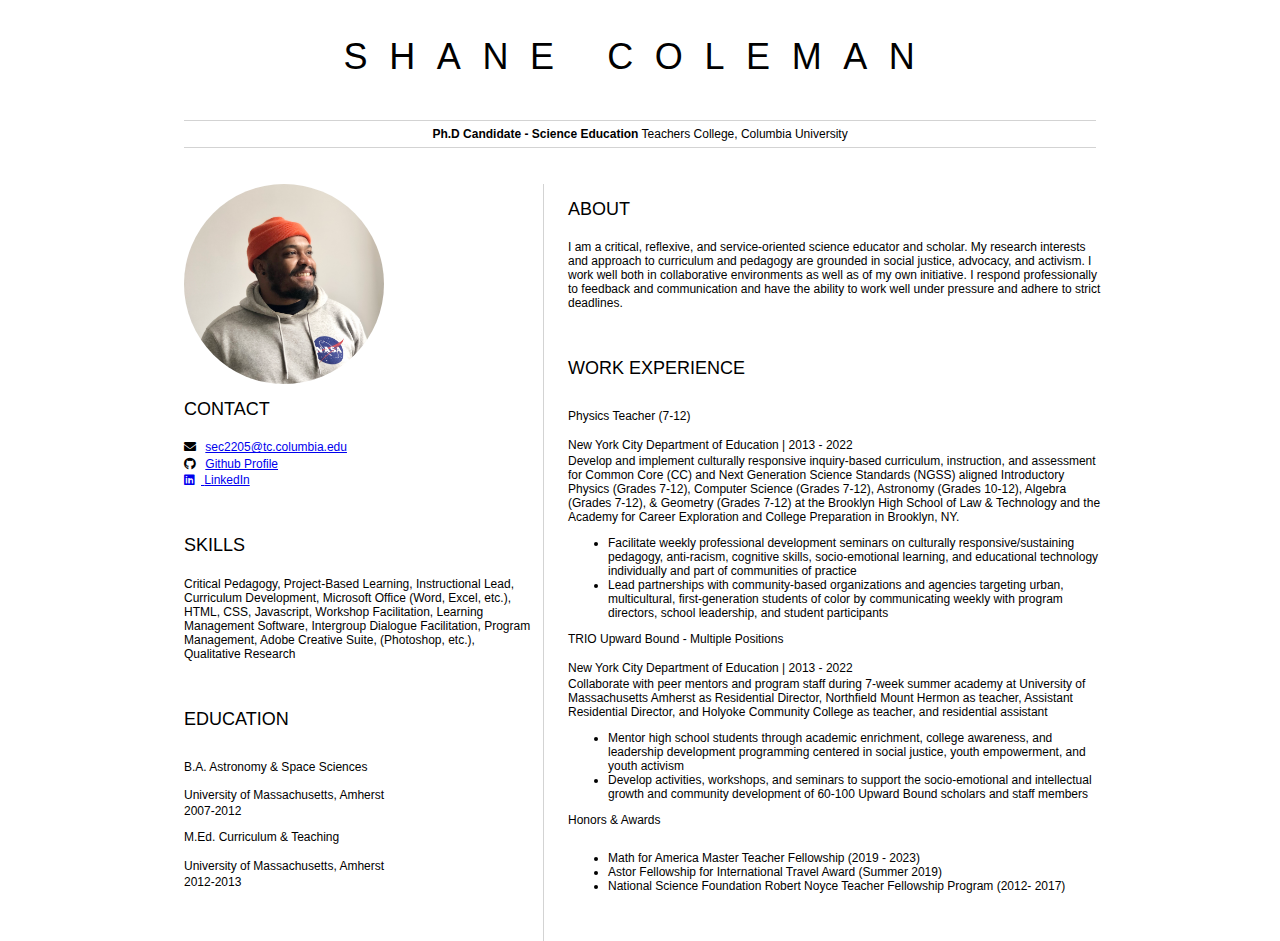
==== index.html @ 160c29a2 "added resume content" ====
<html>
	<head>
		<link href="style.css" rel="stylesheet">
		<title>Shane E. Coleman</title>
        <link rel="stylesheet" href="https://cdnjs.cloudflare.com/ajax/libs/font-awesome/5.15.4/css/all.min.css">
	</head>

	<body>
		<header id="header">
			<!-- resume header with your name and title -->
			<h1>SHANE COLEMAN</h1>
			<hr>
			<b>Ph.D Candidate - Science Education</b>
            Teachers College, Columbia University
			<hr>
		</header>
		<main>
			<article id="mainLeft">
				<section>
                    <div class="image-cropper"><img src="Images/IMG_4759.jpg" alt=""></div>
                    
					<h2>CONTACT</h2>
					<!-- contact info including social media -->
                    <p>
                        <i class="fa fa-envelope" aria-hidden="true"></i>
                        <a href="mailto:sec2205@tc.columbia.edu">sec2205@tc.columbia.edu</a>
                    </p>
                    <p>
                        <i class="fab fa-github" aria-hidden="true"></i>
                        <a href="github.com/gh-Quasar003">Github Profile
                    <p>
                        <i class="fab fa-linkedin" aria-hidden="true"></i>
                        <a href="https://www.linkedin.com/in/shane-coleman-750775247/">LinkedIn</a>
                    </p>
				</section>
				<section>
					<h2>SKILLS</h2>
					<!-- your skills -->
                    <p>Critical Pedagogy, Project-Based Learning, Instructional Lead, Curriculum Development, Microsoft Office (Word, Excel, etc.), HTML, CSS, Javascript, Workshop Facilitation, Learning Management Software, Intergroup Dialogue Facilitation, Program Management, Adobe Creative Suite, (Photoshop, etc.), Qualitative Research
                        </p>
				</section>
				<section>
					<h2>EDUCATION</h2>
					<!-- your education -->
                    <h3>B.A. Astronomy & Space Sciences</h3>
                    <p>
                        University of Massachusetts, Amherst
                    </p>
                    <p>
                        2007-2012
                    </p>
                    <h3>M.Ed. Curriculum & Teaching</h3>
                    <p>
                        University of Massachusetts, Amherst
                    </p>
                    <p>
                        2012-2013
                    </p>
				</section>            
			</article>
			<article id="mainRight">
				<section>
					<h2>ABOUT</h2>
					<!-- about you -->
					<p>I am a critical, reflexive, and service-oriented science educator and scholar. My research interests and approach to curriculum and pedagogy are grounded in social justice, advocacy, and activism. I work well both in collaborative environments as well as of my own initiative. I respond professionally to feedback and communication and have the ability to work well under pressure and adhere to strict deadlines.</p>
				</section>
				<section>
					<h2>WORK EXPERIENCE</h2>
					<!-- your work experience -->
                    <h3>Physics Teacher (7-12)</h3>
                    <p>
                            New York City Department of Education | 2013 - 2022
                    </p>
                    <p>
                        Develop and implement culturally responsive inquiry-based curriculum, instruction, and assessment for Common Core (CC) and Next Generation Science Standards (NGSS) aligned Introductory Physics (Grades 7-12), Computer Science (Grades 7-12), Astronomy (Grades 10-12), Algebra (Grades 7-12), & Geometry (Grades 7-12) at the Brooklyn High School of Law & Technology and the Academy for Career Exploration and College Preparation in Brooklyn, NY.

                    </p>
                    <ul>
                            <li>Facilitate weekly professional development seminars on culturally responsive/sustaining pedagogy, anti-racism, cognitive skills, socio-emotional learning, and educational technology individually and part of communities of practice
                            </li>
                            <li>Lead partnerships with community-based organizations and agencies targeting urban, multicultural, first-generation students of color by communicating weekly with program directors, school leadership, and student participants
                            </li>
                    </ul>
                    <h3>TRIO Upward Bound - Multiple Positions</h3>
                    <p>
                            New York City Department of Education | 2013 - 2022
                    </p>
                    <p>
                        Collaborate with peer mentors and program staff during 7-week summer academy at University of Massachusetts Amherst as Residential Director, Northfield Mount Hermon as teacher, Assistant Residential Director, and Holyoke Community College as teacher, and residential assistant

                    </p>
                    <ul>
                            <li>Mentor high school students through academic enrichment, college awareness, and leadership development programming centered in social justice, youth empowerment, and youth activism

                            </li>
                            <li>Develop activities, workshops, and seminars to support the socio-emotional and intellectual growth and community development of 60-100 Upward Bound scholars and staff members 
                            </li>
                    </ul>
                    <h3>Honors & Awards</h3>
                   <ul>
                    <li>Math for America Master Teacher Fellowship (2019 - 2023)
                    </li>
                    <li>Astor Fellowship for International Travel Award (Summer 2019)
                    </li>
                    <li>National Science Foundation Robert Noyce Teacher Fellowship Program (2012- 2017)
                    </li>
                   </ul>

				</section>
			</article>
		</main>
	</body>
</html>
---- style.css ----
body {
    font-family: 'Segoe UI', Tahoma, Geneva, Verdana, sans-serif;
    font-size: 12px;
    max-width: 960px;
    margin: auto;
    background-image: url();
}
h1 {
    font-size: 3em;
    letter-spacing: .6em;
    padding-top: 1em;
    padding-bottom: 1em;
}

h2 {
    font-size: 1.5em;
    padding-bottom: 1em;
}

h3 {
    font-size: 1em;
    padding-bottom: 1em;
}

main { 
    display: grid;
    grid-template-columns: 40% 60%;
    margin-top: 3em;
}
header {
    text-align: center;
    margin: auto 2em;
}

section {
    margin: auto 1em 4em 2em;
}

i {
    margin-right: .5em;
}

p {
    margin: .2em auto
}

hr {
    border: none;
    background-color: lightgray;
    height: 1px;
}

h1, h2, h3 {
    font-weight: 100;
    margin-bottom: 0;
=}
#mainLeft {
    border-right: 1px solid lightgray;
}

img {
    object-fit: cover;
    border-radius: 50%;
    height: 200px;
    width: 200px;
  }
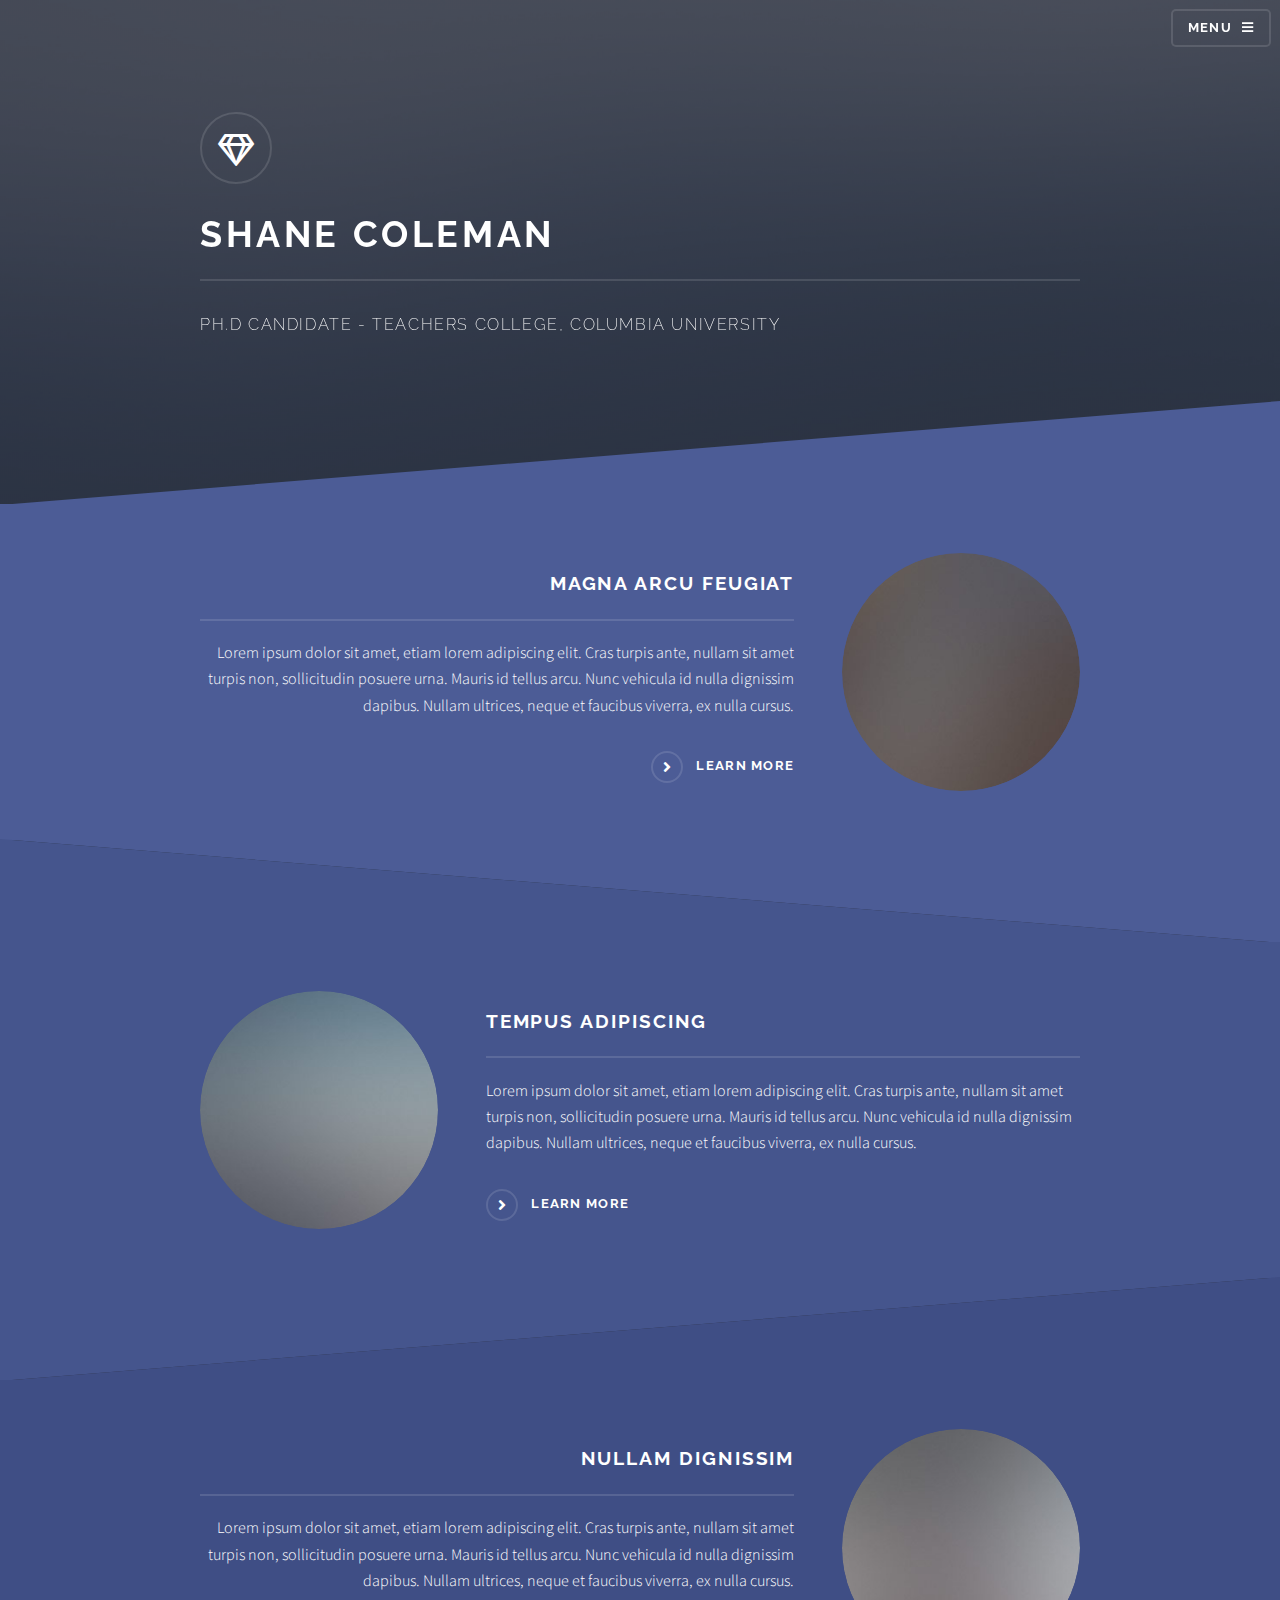
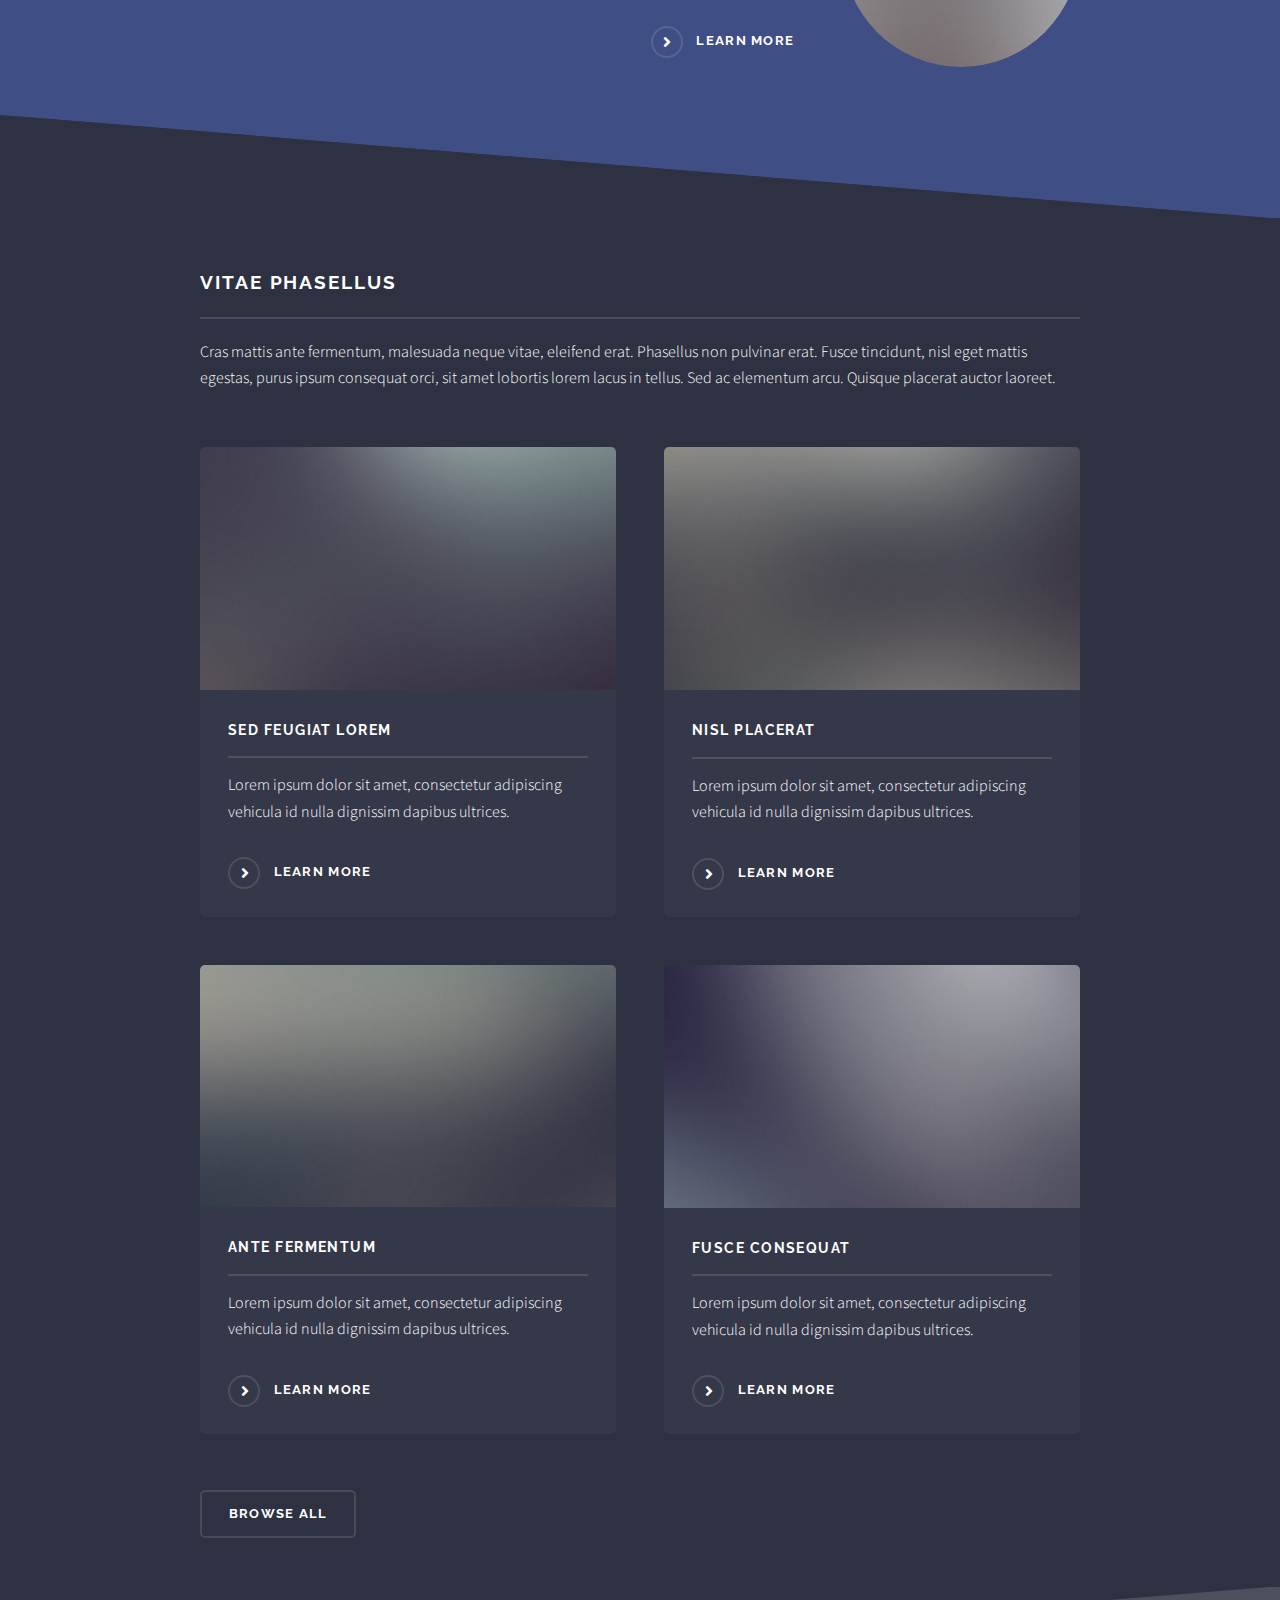
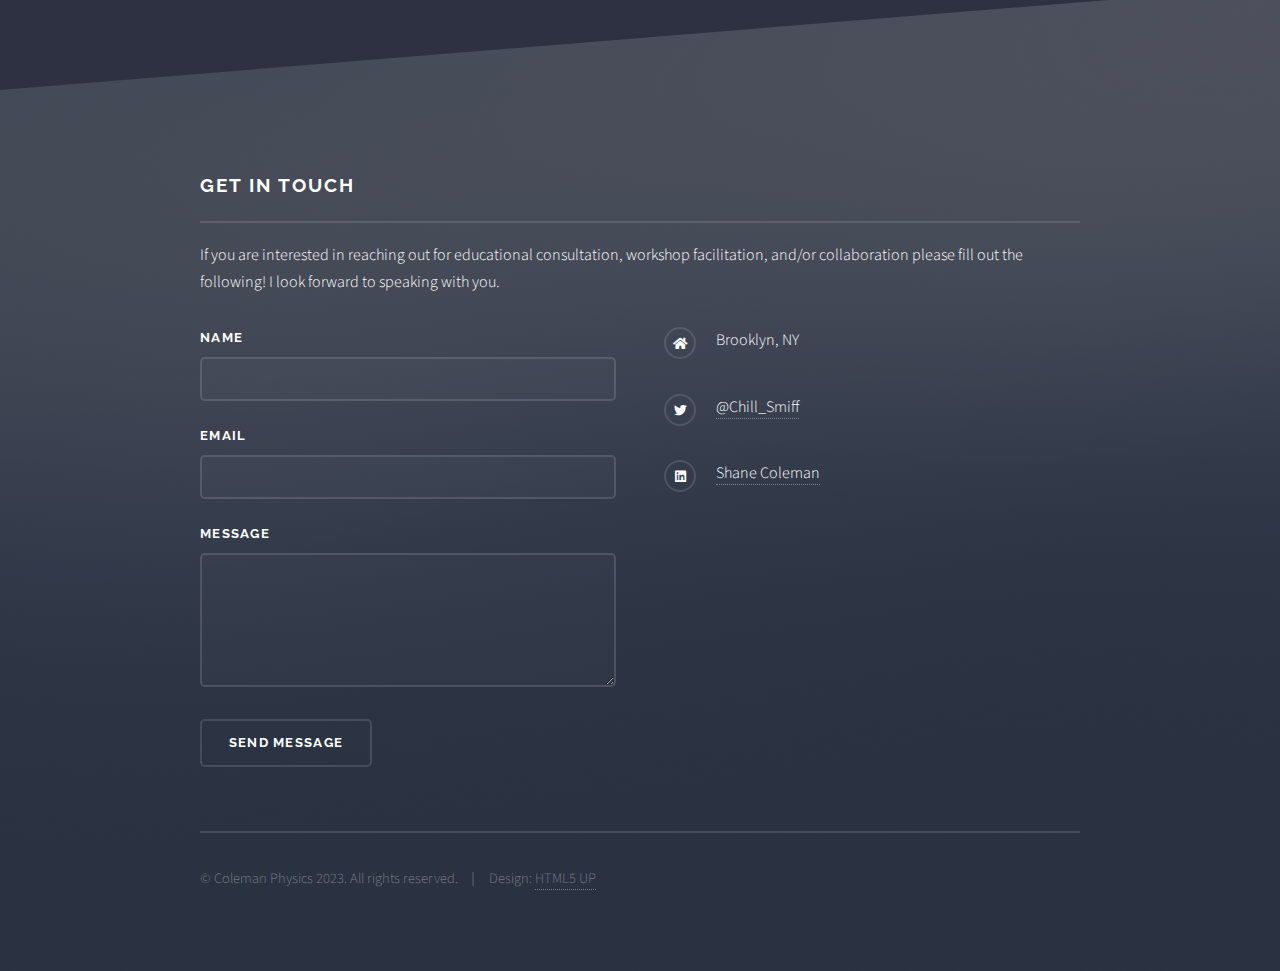
==== commit 5f0be7b0: "added new index.html file from project" ====
--- a/index.html
+++ b/index.html
@@ -1,113 +1,179 @@
-<html>
-	<head>
-		<link href="style.css" rel="stylesheet">
-		<title>Shane E. Coleman</title>
-        <link rel="stylesheet" href="https://cdnjs.cloudflare.com/ajax/libs/font-awesome/5.15.4/css/all.min.css">
-	</head>
-
-	<body>
-		<header id="header">
-			<!-- resume header with your name and title -->
-			<h1>SHANE COLEMAN</h1>
-			<hr>
-			<b>Ph.D Candidate - Science Education</b>
-            Teachers College, Columbia University
-			<hr>
-		</header>
-		<main>
-			<article id="mainLeft">
-				<section>
-                    <div class="image-cropper"><img src="Images/IMG_4759.jpg" alt=""></div>
-                    
-					<h2>CONTACT</h2>
-					<!-- contact info including social media -->
-                    <p>
-                        <i class="fa fa-envelope" aria-hidden="true"></i>
-                        <a href="mailto:sec2205@tc.columbia.edu">sec2205@tc.columbia.edu</a>
-                    </p>
-                    <p>
-                        <i class="fab fa-github" aria-hidden="true"></i>
-                        <a href="github.com/gh-Quasar003">Github Profile
-                    <p>
-                        <i class="fab fa-linkedin" aria-hidden="true"></i>
-                        <a href="https://www.linkedin.com/in/shane-coleman-750775247/">LinkedIn</a>
-                    </p>
-				</section>
-				<section>
-					<h2>SKILLS</h2>
-					<!-- your skills -->
-                    <p>Critical Pedagogy, Project-Based Learning, Instructional Lead, Curriculum Development, Microsoft Office (Word, Excel, etc.), HTML, CSS, Javascript, Workshop Facilitation, Learning Management Software, Intergroup Dialogue Facilitation, Program Management, Adobe Creative Suite, (Photoshop, etc.), Qualitative Research
-                        </p>
-				</section>
-				<section>
-					<h2>EDUCATION</h2>
-					<!-- your education -->
-                    <h3>B.A. Astronomy & Space Sciences</h3>
-                    <p>
-                        University of Massachusetts, Amherst
-                    </p>
-                    <p>
-                        2007-2012
-                    </p>
-                    <h3>M.Ed. Curriculum & Teaching</h3>
-                    <p>
-                        University of Massachusetts, Amherst
-                    </p>
-                    <p>
-                        2012-2013
-                    </p>
-				</section>            
-			</article>
-			<article id="mainRight">
-				<section>
-					<h2>ABOUT</h2>
-					<!-- about you -->
-					<p>I am a critical, reflexive, and service-oriented science educator and scholar. My research interests and approach to curriculum and pedagogy are grounded in social justice, advocacy, and activism. I work well both in collaborative environments as well as of my own initiative. I respond professionally to feedback and communication and have the ability to work well under pressure and adhere to strict deadlines.</p>
-				</section>
-				<section>
-					<h2>WORK EXPERIENCE</h2>
-					<!-- your work experience -->
-                    <h3>Physics Teacher (7-12)</h3>
-                    <p>
-                            New York City Department of Education | 2013 - 2022
-                    </p>
-                    <p>
-                        Develop and implement culturally responsive inquiry-based curriculum, instruction, and assessment for Common Core (CC) and Next Generation Science Standards (NGSS) aligned Introductory Physics (Grades 7-12), Computer Science (Grades 7-12), Astronomy (Grades 10-12), Algebra (Grades 7-12), & Geometry (Grades 7-12) at the Brooklyn High School of Law & Technology and the Academy for Career Exploration and College Preparation in Brooklyn, NY.
-
-                    </p>
-                    <ul>
-                            <li>Facilitate weekly professional development seminars on culturally responsive/sustaining pedagogy, anti-racism, cognitive skills, socio-emotional learning, and educational technology individually and part of communities of practice
-                            </li>
-                            <li>Lead partnerships with community-based organizations and agencies targeting urban, multicultural, first-generation students of color by communicating weekly with program directors, school leadership, and student participants
-                            </li>
-                    </ul>
-                    <h3>TRIO Upward Bound - Multiple Positions</h3>
-                    <p>
-                            New York City Department of Education | 2013 - 2022
-                    </p>
-                    <p>
-                        Collaborate with peer mentors and program staff during 7-week summer academy at University of Massachusetts Amherst as Residential Director, Northfield Mount Hermon as teacher, Assistant Residential Director, and Holyoke Community College as teacher, and residential assistant
-
-                    </p>
-                    <ul>
-                            <li>Mentor high school students through academic enrichment, college awareness, and leadership development programming centered in social justice, youth empowerment, and youth activism
-
-                            </li>
-                            <li>Develop activities, workshops, and seminars to support the socio-emotional and intellectual growth and community development of 60-100 Upward Bound scholars and staff members 
-                            </li>
-                    </ul>
-                    <h3>Honors & Awards</h3>
-                   <ul>
-                    <li>Math for America Master Teacher Fellowship (2019 - 2023)
-                    </li>
-                    <li>Astor Fellowship for International Travel Award (Summer 2019)
-                    </li>
-                    <li>National Science Foundation Robert Noyce Teacher Fellowship Program (2012- 2017)
-                    </li>
-                   </ul>
-
-				</section>
-			</article>
-		</main>
-	</body>
+ <!DOCTYPE HTML>
+<!--
+	Solid State by HTML5 UP
+	html5up.net | @ajlkn
+	Free for personal and commercial use under the CCA 3.0 license (html5up.net/license)
+-->
+<html>
+	<head>
+		<title>Solid State by HTML5 UP</title>
+		<meta charset="utf-8" />
+		<meta name="viewport" content="width=device-width, initial-scale=1, user-scalable=no" />
+		<link rel="stylesheet" href="assets/css/main.css" />
+		<noscript><link rel="stylesheet" href="assets/css/noscript.css" /></noscript>
+	</head>
+	<body class="is-preload">
+
+		<!-- Page Wrapper -->
+			<div id="page-wrapper">
+
+				<!-- Header -->
+					<header id="header" class="alt">
+						<h1><a href="index.html">Solid State</a></h1>
+						<nav>
+							<a href="#menu">Menu</a>
+						</nav>
+					</header>
+
+				<!-- Menu -->
+					<nav id="menu">
+						<div class="inner">
+							<h2>Menu</h2>
+							<ul class="links">
+								<li><a href="index.html">Home</a></li>
+								<li><a href="generic.html">About Me</a></li>
+								<li><a href="elements.html">Resume</a></li>
+								<li><a href="#">Log In</a></li>
+								<li><a href="#">Sign Up</a></li>
+							</ul>
+							<a href="#" class="close">Close</a>
+						</div>
+					</nav>
+
+				<!-- Banner -->
+					<section id="banner">
+						<div class="inner">
+							<div class="logo"><span class="icon fa-gem"></span></div>
+							<h2>Shane Coleman</h2>
+							<p>Ph.D Candidate - Teachers College, Columbia University</p>
+						</div>
+					</section>
+
+				<!-- Wrapper -->
+					<section id="wrapper">
+
+						<!-- One -->
+							<section id="one" class="wrapper spotlight style1">
+								<div class="inner">
+									<a href="#" class="image"><img src="images/pic01.jpg" alt="" /></a>
+									<div class="content">
+										<h2 class="major">Magna arcu feugiat</h2>
+										<p>Lorem ipsum dolor sit amet, etiam lorem adipiscing elit. Cras turpis ante, nullam sit amet turpis non, sollicitudin posuere urna. Mauris id tellus arcu. Nunc vehicula id nulla dignissim dapibus. Nullam ultrices, neque et faucibus viverra, ex nulla cursus.</p>
+										<a href="#" class="special">Learn more</a>
+									</div>
+								</div>
+							</section>
+
+						<!-- Two -->
+							<section id="two" class="wrapper alt spotlight style2">
+								<div class="inner">
+									<a href="#" class="image"><img src="images/pic02.jpg" alt="" /></a>
+									<div class="content">
+										<h2 class="major">Tempus adipiscing</h2>
+										<p>Lorem ipsum dolor sit amet, etiam lorem adipiscing elit. Cras turpis ante, nullam sit amet turpis non, sollicitudin posuere urna. Mauris id tellus arcu. Nunc vehicula id nulla dignissim dapibus. Nullam ultrices, neque et faucibus viverra, ex nulla cursus.</p>
+										<a href="#" class="special">Learn more</a>
+									</div>
+								</div>
+							</section>
+
+						<!-- Three -->
+							<section id="three" class="wrapper spotlight style3">
+								<div class="inner">
+									<a href="#" class="image"><img src="images/pic03.jpg" alt="" /></a>
+									<div class="content">
+										<h2 class="major">Nullam dignissim</h2>
+										<p>Lorem ipsum dolor sit amet, etiam lorem adipiscing elit. Cras turpis ante, nullam sit amet turpis non, sollicitudin posuere urna. Mauris id tellus arcu. Nunc vehicula id nulla dignissim dapibus. Nullam ultrices, neque et faucibus viverra, ex nulla cursus.</p>
+										<a href="#" class="special">Learn more</a>
+									</div>
+								</div>
+							</section>
+
+						<!-- Four -->
+							<section id="four" class="wrapper alt style1">
+								<div class="inner">
+									<h2 class="major">Vitae phasellus</h2>
+									<p>Cras mattis ante fermentum, malesuada neque vitae, eleifend erat. Phasellus non pulvinar erat. Fusce tincidunt, nisl eget mattis egestas, purus ipsum consequat orci, sit amet lobortis lorem lacus in tellus. Sed ac elementum arcu. Quisque placerat auctor laoreet.</p>
+									<section class="features">
+										<article>
+											<a href="#" class="image"><img src="images/pic04.jpg" alt="" /></a>
+											<h3 class="major">Sed feugiat lorem</h3>
+											<p>Lorem ipsum dolor sit amet, consectetur adipiscing vehicula id nulla dignissim dapibus ultrices.</p>
+											<a href="#" class="special">Learn more</a>
+										</article>
+										<article>
+											<a href="#" class="image"><img src="images/pic05.jpg" alt="" /></a>
+											<h3 class="major">Nisl placerat</h3>
+											<p>Lorem ipsum dolor sit amet, consectetur adipiscing vehicula id nulla dignissim dapibus ultrices.</p>
+											<a href="#" class="special">Learn more</a>
+										</article>
+										<article>
+											<a href="#" class="image"><img src="images/pic06.jpg" alt="" /></a>
+											<h3 class="major">Ante fermentum</h3>
+											<p>Lorem ipsum dolor sit amet, consectetur adipiscing vehicula id nulla dignissim dapibus ultrices.</p>
+											<a href="#" class="special">Learn more</a>
+										</article>
+										<article>
+											<a href="#" class="image"><img src="images/pic07.jpg" alt="" /></a>
+											<h3 class="major">Fusce consequat</h3>
+											<p>Lorem ipsum dolor sit amet, consectetur adipiscing vehicula id nulla dignissim dapibus ultrices.</p>
+											<a href="#" class="special">Learn more</a>
+										</article>
+									</section>
+									<ul class="actions">
+										<li><a href="#" class="button">Browse All</a></li>
+									</ul>
+								</div>
+							</section>
+
+					</section>
+
+				<!-- Footer -->
+					<section id="footer">
+						<div class="inner">
+							<h2 class="major">Get in touch</h2>
+							<p>If you are interested in reaching out for educational consultation, workshop facilitation, and/or collaboration please fill out the following! I look forward to speaking with you.</p>
+							<form method="post" action="#">
+								<div class="fields">
+									<div class="field">
+										<label for="name">Name</label>
+										<input type="text" name="name" id="name" />
+									</div>
+									<div class="field">
+										<label for="email">Email</label>
+										<input type="email" name="email" id="email" />
+									</div>
+									<div class="field">
+										<label for="message">Message</label>
+										<textarea name="message" id="message" rows="4"></textarea>
+									</div>
+								</div>
+								<ul class="actions">
+									<li><input type="submit" value="Send Message" /></li>
+								</ul>
+							</form>
+							<ul class="contact">
+								<li class="icon solid fa-home">
+									Brooklyn, NY<br />
+								</li>
+								<li class="icon brands fa-twitter"><a href="https://twitter.com/Chill_Smiff">@Chill_Smiff</a></li>
+								<li class="icon brands fa-linkedin"><a href="https://www.linkedin.com/in/shane-coleman-750775247/">Shane Coleman</a></li>
+
+							</ul>
+							<ul class="copyright">
+								<li>&copy; Coleman Physics 2023. All rights reserved.</li><li>Design: <a href="http://html5up.net">HTML5 UP</a></li>
+							</ul>
+						</div>
+					</section>
+
+			</div>
+
+		<!-- Scripts -->
+			<script src="assets/js/jquery.min.js"></script>
+			<script src="assets/js/jquery.scrollex.min.js"></script>
+			<script src="assets/js/browser.min.js"></script>
+			<script src="assets/js/breakpoints.min.js"></script>
+			<script src="assets/js/util.js"></script>
+			<script src="assets/js/main.js"></script>
+
+	</body>
 </html>--- a/assets/css/main.css
+++ b/assets/css/main.css
@@ -0,0 +1,4156 @@
+@import url(fontawesome-all.min.css);
+@import url("https://fonts.googleapis.com/css?family=Raleway:200,700|Source+Sans+Pro:300,600,300italic,600italic");
+
+/*
+	Solid State by HTML5 UP
+	html5up.net | @ajlkn
+	Free for personal and commercial use under the CCA 3.0 license (html5up.net/license)
+*/
+
+html, body, div, span, applet, object,
+iframe, h1, h2, h3, h4, h5, h6, p, blockquote,
+pre, a, abbr, acronym, address, big, cite,
+code, del, dfn, em, img, ins, kbd, q, s, samp,
+small, strike, strong, sub, sup, tt, var, b,
+u, i, center, dl, dt, dd, ol, ul, li, fieldset,
+form, label, legend, table, caption, tbody,
+tfoot, thead, tr, th, td, article, aside,
+canvas, details, embed, figure, figcaption,
+footer, header, hgroup, menu, nav, output, ruby,
+section, summary, time, mark, audio, video {
+	margin: 0;
+	padding: 0;
+	border: 0;
+	font-size: 100%;
+	font: inherit;
+	vertical-align: baseline;}
+
+article, aside, details, figcaption, figure,
+footer, header, hgroup, menu, nav, section {
+	display: block;}
+
+body {
+	line-height: 1;
+}
+
+ol, ul {
+	list-style: none;
+}
+
+blockquote, q {
+	quotes: none;
+}
+
+	blockquote:before, blockquote:after, q:before, q:after {
+		content: '';
+		content: none;
+	}
+
+table {
+	border-collapse: collapse;
+	border-spacing: 0;
+}
+
+body {
+	-webkit-text-size-adjust: none;
+}
+
+mark {
+	background-color: transparent;
+	color: inherit;
+}
+
+input::-moz-focus-inner {
+	border: 0;
+	padding: 0;
+}
+
+input, select, textarea {
+	-moz-appearance: none;
+	-webkit-appearance: none;
+	-ms-appearance: none;
+	appearance: none;
+}
+
+/* Basic */
+
+	@-ms-viewport {
+		width: device-width;
+	}
+
+	body {
+		-ms-overflow-style: scrollbar;
+	}
+
+	@media screen and (max-width: 480px) {
+
+		html, body {
+			min-width: 320px;
+		}
+
+	}
+
+	html {
+		box-sizing: border-box;
+	}
+
+	*, *:before, *:after {
+		box-sizing: inherit;
+	}
+
+	body {
+		background-color: #2e3141;
+		background-image: linear-gradient(to top, rgba(46, 49, 65, 0.8), rgba(46, 49, 65, 0.8)), url("../../images/bg.jpg");
+		background-size: auto,+ cover;
+		background-attachment: fixed,+ fixed;
+		background-position: center,+ center;
+	}
+
+		body.is-preload *, body.is-preload *:before, body.is-preload *:after {
+			-moz-animation: none !important;
+			-webkit-animation: none !important;
+			-ms-animation: none !important;
+			animation: none !important;
+			-moz-transition: none !important;
+			-webkit-transition: none !important;
+			-ms-transition: none !important;
+			transition: none !important;
+		}
+
+/* Type */
+
+	body, input, select, textarea {
+		color: #ffffff;
+		font-family: "Source Sans Pro", Helvetica, sans-serif;
+		font-size: 16.5pt;
+		font-weight: 300;
+		line-height: 1.65;
+	}
+
+		@media screen and (max-width: 1680px) {
+
+			body, input, select, textarea {
+				font-size: 13pt;
+			}
+
+		}
+
+		@media screen and (max-width: 1280px) {
+
+			body, input, select, textarea {
+				font-size: 12pt;
+			}
+
+		}
+
+		@media screen and (max-width: 980px) {
+
+			body, input, select, textarea {
+				font-size: 12pt;
+			}
+
+		}
+
+		@media screen and (max-width: 736px) {
+
+			body, input, select, textarea {
+				font-size: 12pt;
+			}
+
+		}
+
+		@media screen and (max-width: 480px) {
+
+			body, input, select, textarea {
+				font-size: 12pt;
+			}
+
+		}
+
+	a {
+		-moz-transition: color 0.2s ease-in-out, border-bottom-color 0.2s ease-in-out;
+		-webkit-transition: color 0.2s ease-in-out, border-bottom-color 0.2s ease-in-out;
+		-ms-transition: color 0.2s ease-in-out, border-bottom-color 0.2s ease-in-out;
+		transition: color 0.2s ease-in-out, border-bottom-color 0.2s ease-in-out;
+		border-bottom: dotted 1px rgba(255, 255, 255, 0.35);
+		color: #ffffff;
+		text-decoration: none;
+	}
+
+		a:hover {
+			border-bottom-color: transparent;
+			color: #ffffff !important;
+		}
+
+		a.special:not(.button) {
+			text-decoration: none;
+			border-bottom: 0;
+			display: block;
+			font-family: Raleway, Helvetica, sans-serif;
+			font-size: 0.8em;
+			font-weight: 700;
+			letter-spacing: 0.1em;
+			margin: 0 0 2em 0;
+			text-transform: uppercase;
+		}
+
+			a.special:not(.button):before {
+				-moz-osx-font-smoothing: grayscale;
+				-webkit-font-smoothing: antialiased;
+				display: inline-block;
+				font-style: normal;
+				font-variant: normal;
+				text-rendering: auto;
+				line-height: 1;
+				text-transform: none !important;
+				font-family: 'Font Awesome 5 Free';
+				font-weight: 900;
+			}
+
+			a.special:not(.button):before {
+				-moz-transition: background-color 0.2s ease-in-out;
+				-webkit-transition: background-color 0.2s ease-in-out;
+				-ms-transition: background-color 0.2s ease-in-out;
+				transition: background-color 0.2s ease-in-out;
+				border-radius: 100%;
+				border: solid 2px rgba(255, 255, 255, 0.125);
+				content: '\f105';
+				display: inline-block;
+				font-size: 1.25em;
+				height: 2em;
+				line-height: 1.75em;
+				margin-right: 0.85em;
+				text-align: center;
+				text-indent: 0.15em;
+				vertical-align: middle;
+				width: 2em;
+			}
+
+			a.special:not(.button):hover:before {
+				background-color: rgba(255, 255, 255, 0.025);
+			}
+
+			a.special:not(.button):active:before {
+				background-color: rgba(255, 255, 255, 0.075);
+			}
+
+	strong, b {
+		color: #ffffff;
+		font-weight: 600;
+	}
+
+	em, i {
+		font-style: italic;
+	}
+
+	p {
+		margin: 0 0 2em 0;
+	}
+
+	h1, h2, h3, h4, h5, h6 {
+		color: #ffffff;
+		font-family: Raleway, Helvetica, sans-serif;
+		font-weight: 700;
+		letter-spacing: 0.1em;
+		margin: 0 0 1em 0;
+		text-transform: uppercase;
+	}
+
+		h1 a, h2 a, h3 a, h4 a, h5 a, h6 a {
+			color: inherit;
+			text-decoration: none;
+			border-bottom: 0;
+		}
+
+		h1 span, h2 span, h3 span, h4 span, h5 span, h6 span {
+			font-weight: 200;
+		}
+
+		h1.major, h2.major, h3.major, h4.major, h5.major, h6.major {
+			padding-bottom: 1em;
+			border-bottom: solid 2px rgba(255, 255, 255, 0.125);
+		}
+
+	h2 {
+		font-size: 1.2em;
+	}
+
+	h3 {
+		font-size: 0.9em;
+	}
+
+	h4 {
+		font-size: 0.7em;
+	}
+
+	h5 {
+		font-size: 0.7em;
+	}
+
+	h6 {
+		font-size: 0.7em;
+	}
+
+	@media screen and (max-width: 736px) {
+
+		h2 {
+			font-size: 1em;
+		}
+
+		h3 {
+			font-size: 0.8em;
+		}
+
+	}
+
+	sub {
+		font-size: 0.8em;
+		position: relative;
+		top: 0.5em;
+	}
+
+	sup {
+		font-size: 0.8em;
+		position: relative;
+		top: -0.5em;
+	}
+
+	blockquote {
+		border-left: solid 4px rgba(255, 255, 255, 0.125);
+		font-style: italic;
+		margin: 0 0 2em 0;
+		padding: 0.5em 0 0.5em 2em;
+	}
+
+	code {
+		background: rgba(255, 255, 255, 0.025);
+		border-radius: 5px;
+		border: solid 2px rgba(255, 255, 255, 0.125);
+		font-family: "Courier New", monospace;
+		font-size: 0.9em;
+		margin: 0 0.25em;
+		padding: 0.25em 0.65em;
+	}
+
+	pre {
+		-webkit-overflow-scrolling: touch;
+		font-family: "Courier New", monospace;
+		font-size: 0.9em;
+		margin: 0 0 2em 0;
+	}
+
+		pre code {
+			display: block;
+			line-height: 1.75em;
+			padding: 1em 1.5em;
+			overflow-x: auto;
+		}
+
+	hr {
+		border: 0;
+		border-bottom: solid 2px rgba(255, 255, 255, 0.125);
+		margin: 2.5em 0;
+	}
+
+		hr.major {
+			margin: 4em 0;
+		}
+
+	.align-left {
+		text-align: left;
+	}
+
+	.align-center {
+		text-align: center;
+	}
+
+	.align-right {
+		text-align: right;
+	}
+
+/* Row */
+
+	.row {
+		display: flex;
+		flex-wrap: wrap;
+		box-sizing: border-box;
+		align-items: stretch;
+	}
+
+		.row > * {
+			box-sizing: border-box;
+		}
+
+		.row.gtr-uniform > * > :last-child {
+			margin-bottom: 0;
+		}
+
+		.row.aln-left {
+			justify-content: flex-start;
+		}
+
+		.row.aln-center {
+			justify-content: center;
+		}
+
+		.row.aln-right {
+			justify-content: flex-end;
+		}
+
+		.row.aln-top {
+			align-items: flex-start;
+		}
+
+		.row.aln-middle {
+			align-items: center;
+		}
+
+		.row.aln-bottom {
+			align-items: flex-end;
+		}
+
+		.row > .imp {
+			order: -1;
+		}
+
+		.row > .col-1 {
+			width: 8.33333%;
+		}
+
+		.row > .off-1 {
+			margin-left: 8.33333%;
+		}
+
+		.row > .col-2 {
+			width: 16.66667%;
+		}
+
+		.row > .off-2 {
+			margin-left: 16.66667%;
+		}
+
+		.row > .col-3 {
+			width: 25%;
+		}
+
+		.row > .off-3 {
+			margin-left: 25%;
+		}
+
+		.row > .col-4 {
+			width: 33.33333%;
+		}
+
+		.row > .off-4 {
+			margin-left: 33.33333%;
+		}
+
+		.row > .col-5 {
+			width: 41.66667%;
+		}
+
+		.row > .off-5 {
+			margin-left: 41.66667%;
+		}
+
+		.row > .col-6 {
+			width: 50%;
+		}
+
+		.row > .off-6 {
+			margin-left: 50%;
+		}
+
+		.row > .col-7 {
+			width: 58.33333%;
+		}
+
+		.row > .off-7 {
+			margin-left: 58.33333%;
+		}
+
+		.row > .col-8 {
+			width: 66.66667%;
+		}
+
+		.row > .off-8 {
+			margin-left: 66.66667%;
+		}
+
+		.row > .col-9 {
+			width: 75%;
+		}
+
+		.row > .off-9 {
+			margin-left: 75%;
+		}
+
+		.row > .col-10 {
+			width: 83.33333%;
+		}
+
+		.row > .off-10 {
+			margin-left: 83.33333%;
+		}
+
+		.row > .col-11 {
+			width: 91.66667%;
+		}
+
+		.row > .off-11 {
+			margin-left: 91.66667%;
+		}
+
+		.row > .col-12 {
+			width: 100%;
+		}
+
+		.row > .off-12 {
+			margin-left: 100%;
+		}
+
+		.row.gtr-0 {
+			margin-top: 0;
+			margin-left: 0em;
+		}
+
+			.row.gtr-0 > * {
+				padding: 0 0 0 0em;
+			}
+
+			.row.gtr-0.gtr-uniform {
+				margin-top: 0em;
+			}
+
+				.row.gtr-0.gtr-uniform > * {
+					padding-top: 0em;
+				}
+
+		.row.gtr-25 {
+			margin-top: 0;
+			margin-left: -0.4375em;
+		}
+
+			.row.gtr-25 > * {
+				padding: 0 0 0 0.4375em;
+			}
+
+			.row.gtr-25.gtr-uniform {
+				margin-top: -0.4375em;
+			}
+
+				.row.gtr-25.gtr-uniform > * {
+					padding-top: 0.4375em;
+				}
+
+		.row.gtr-50 {
+			margin-top: 0;
+			margin-left: -0.875em;
+		}
+
+			.row.gtr-50 > * {
+				padding: 0 0 0 0.875em;
+			}
+
+			.row.gtr-50.gtr-uniform {
+				margin-top: -0.875em;
+			}
+
+				.row.gtr-50.gtr-uniform > * {
+					padding-top: 0.875em;
+				}
+
+		.row {
+			margin-top: 0;
+			margin-left: -1.75em;
+		}
+
+			.row > * {
+				padding: 0 0 0 1.75em;
+			}
+
+			.row.gtr-uniform {
+				margin-top: -1.75em;
+			}
+
+				.row.gtr-uniform > * {
+					padding-top: 1.75em;
+				}
+
+		.row.gtr-150 {
+			margin-top: 0;
+			margin-left: -2.625em;
+		}
+
+			.row.gtr-150 > * {
+				padding: 0 0 0 2.625em;
+			}
+
+			.row.gtr-150.gtr-uniform {
+				margin-top: -2.625em;
+			}
+
+				.row.gtr-150.gtr-uniform > * {
+					padding-top: 2.625em;
+				}
+
+		.row.gtr-200 {
+			margin-top: 0;
+			margin-left: -3.5em;
+		}
+
+			.row.gtr-200 > * {
+				padding: 0 0 0 3.5em;
+			}
+
+			.row.gtr-200.gtr-uniform {
+				margin-top: -3.5em;
+			}
+
+				.row.gtr-200.gtr-uniform > * {
+					padding-top: 3.5em;
+				}
+
+		@media screen and (max-width: 1680px) {
+
+			.row {
+				display: flex;
+				flex-wrap: wrap;
+				box-sizing: border-box;
+				align-items: stretch;
+			}
+
+				.row > * {
+					box-sizing: border-box;
+				}
+
+				.row.gtr-uniform > * > :last-child {
+					margin-bottom: 0;
+				}
+
+				.row.aln-left {
+					justify-content: flex-start;
+				}
+
+				.row.aln-center {
+					justify-content: center;
+				}
+
+				.row.aln-right {
+					justify-content: flex-end;
+				}
+
+				.row.aln-top {
+					align-items: flex-start;
+				}
+
+				.row.aln-middle {
+					align-items: center;
+				}
+
+				.row.aln-bottom {
+					align-items: flex-end;
+				}
+
+				.row > .imp-xlarge {
+					order: -1;
+				}
+
+				.row > .col-1-xlarge {
+					width: 8.33333%;
+				}
+
+				.row > .off-1-xlarge {
+					margin-left: 8.33333%;
+				}
+
+				.row > .col-2-xlarge {
+					width: 16.66667%;
+				}
+
+				.row > .off-2-xlarge {
+					margin-left: 16.66667%;
+				}
+
+				.row > .col-3-xlarge {
+					width: 25%;
+				}
+
+				.row > .off-3-xlarge {
+					margin-left: 25%;
+				}
+
+				.row > .col-4-xlarge {
+					width: 33.33333%;
+				}
+
+				.row > .off-4-xlarge {
+					margin-left: 33.33333%;
+				}
+
+				.row > .col-5-xlarge {
+					width: 41.66667%;
+				}
+
+				.row > .off-5-xlarge {
+					margin-left: 41.66667%;
+				}
+
+				.row > .col-6-xlarge {
+					width: 50%;
+				}
+
+				.row > .off-6-xlarge {
+					margin-left: 50%;
+				}
+
+				.row > .col-7-xlarge {
+					width: 58.33333%;
+				}
+
+				.row > .off-7-xlarge {
+					margin-left: 58.33333%;
+				}
+
+				.row > .col-8-xlarge {
+					width: 66.66667%;
+				}
+
+				.row > .off-8-xlarge {
+					margin-left: 66.66667%;
+				}
+
+				.row > .col-9-xlarge {
+					width: 75%;
+				}
+
+				.row > .off-9-xlarge {
+					margin-left: 75%;
+				}
+
+				.row > .col-10-xlarge {
+					width: 83.33333%;
+				}
+
+				.row > .off-10-xlarge {
+					margin-left: 83.33333%;
+				}
+
+				.row > .col-11-xlarge {
+					width: 91.66667%;
+				}
+
+				.row > .off-11-xlarge {
+					margin-left: 91.66667%;
+				}
+
+				.row > .col-12-xlarge {
+					width: 100%;
+				}
+
+				.row > .off-12-xlarge {
+					margin-left: 100%;
+				}
+
+				.row.gtr-0 {
+					margin-top: 0;
+					margin-left: 0em;
+				}
+
+					.row.gtr-0 > * {
+						padding: 0 0 0 0em;
+					}
+
+					.row.gtr-0.gtr-uniform {
+						margin-top: 0em;
+					}
+
+						.row.gtr-0.gtr-uniform > * {
+							padding-top: 0em;
+						}
+
+				.row.gtr-25 {
+					margin-top: 0;
+					margin-left: -0.4375em;
+				}
+
+					.row.gtr-25 > * {
+						padding: 0 0 0 0.4375em;
+					}
+
+					.row.gtr-25.gtr-uniform {
+						margin-top: -0.4375em;
+					}
+
+						.row.gtr-25.gtr-uniform > * {
+							padding-top: 0.4375em;
+						}
+
+				.row.gtr-50 {
+					margin-top: 0;
+					margin-left: -0.875em;
+				}
+
+					.row.gtr-50 > * {
+						padding: 0 0 0 0.875em;
+					}
+
+					.row.gtr-50.gtr-uniform {
+						margin-top: -0.875em;
+					}
+
+						.row.gtr-50.gtr-uniform > * {
+							padding-top: 0.875em;
+						}
+
+				.row {
+					margin-top: 0;
+					margin-left: -1.75em;
+				}
+
+					.row > * {
+						padding: 0 0 0 1.75em;
+					}
+
+					.row.gtr-uniform {
+						margin-top: -1.75em;
+					}
+
+						.row.gtr-uniform > * {
+							padding-top: 1.75em;
+						}
+
+				.row.gtr-150 {
+					margin-top: 0;
+					margin-left: -2.625em;
+				}
+
+					.row.gtr-150 > * {
+						padding: 0 0 0 2.625em;
+					}
+
+					.row.gtr-150.gtr-uniform {
+						margin-top: -2.625em;
+					}
+
+						.row.gtr-150.gtr-uniform > * {
+							padding-top: 2.625em;
+						}
+
+				.row.gtr-200 {
+					margin-top: 0;
+					margin-left: -3.5em;
+				}
+
+					.row.gtr-200 > * {
+						padding: 0 0 0 3.5em;
+					}
+
+					.row.gtr-200.gtr-uniform {
+						margin-top: -3.5em;
+					}
+
+						.row.gtr-200.gtr-uniform > * {
+							padding-top: 3.5em;
+						}
+
+		}
+
+		@media screen and (max-width: 1280px) {
+
+			.row {
+				display: flex;
+				flex-wrap: wrap;
+				box-sizing: border-box;
+				align-items: stretch;
+			}
+
+				.row > * {
+					box-sizing: border-box;
+				}
+
+				.row.gtr-uniform > * > :last-child {
+					margin-bottom: 0;
+				}
+
+				.row.aln-left {
+					justify-content: flex-start;
+				}
+
+				.row.aln-center {
+					justify-content: center;
+				}
+
+				.row.aln-right {
+					justify-content: flex-end;
+				}
+
+				.row.aln-top {
+					align-items: flex-start;
+				}
+
+				.row.aln-middle {
+					align-items: center;
+				}
+
+				.row.aln-bottom {
+					align-items: flex-end;
+				}
+
+				.row > .imp-large {
+					order: -1;
+				}
+
+				.row > .col-1-large {
+					width: 8.33333%;
+				}
+
+				.row > .off-1-large {
+					margin-left: 8.33333%;
+				}
+
+				.row > .col-2-large {
+					width: 16.66667%;
+				}
+
+				.row > .off-2-large {
+					margin-left: 16.66667%;
+				}
+
+				.row > .col-3-large {
+					width: 25%;
+				}
+
+				.row > .off-3-large {
+					margin-left: 25%;
+				}
+
+				.row > .col-4-large {
+					width: 33.33333%;
+				}
+
+				.row > .off-4-large {
+					margin-left: 33.33333%;
+				}
+
+				.row > .col-5-large {
+					width: 41.66667%;
+				}
+
+				.row > .off-5-large {
+					margin-left: 41.66667%;
+				}
+
+				.row > .col-6-large {
+					width: 50%;
+				}
+
+				.row > .off-6-large {
+					margin-left: 50%;
+				}
+
+				.row > .col-7-large {
+					width: 58.33333%;
+				}
+
+				.row > .off-7-large {
+					margin-left: 58.33333%;
+				}
+
+				.row > .col-8-large {
+					width: 66.66667%;
+				}
+
+				.row > .off-8-large {
+					margin-left: 66.66667%;
+				}
+
+				.row > .col-9-large {
+					width: 75%;
+				}
+
+				.row > .off-9-large {
+					margin-left: 75%;
+				}
+
+				.row > .col-10-large {
+					width: 83.33333%;
+				}
+
+				.row > .off-10-large {
+					margin-left: 83.33333%;
+				}
+
+				.row > .col-11-large {
+					width: 91.66667%;
+				}
+
+				.row > .off-11-large {
+					margin-left: 91.66667%;
+				}
+
+				.row > .col-12-large {
+					width: 100%;
+				}
+
+				.row > .off-12-large {
+					margin-left: 100%;
+				}
+
+				.row.gtr-0 {
+					margin-top: 0;
+					margin-left: 0em;
+				}
+
+					.row.gtr-0 > * {
+						padding: 0 0 0 0em;
+					}
+
+					.row.gtr-0.gtr-uniform {
+						margin-top: 0em;
+					}
+
+						.row.gtr-0.gtr-uniform > * {
+							padding-top: 0em;
+						}
+
+				.row.gtr-25 {
+					margin-top: 0;
+					margin-left: -0.4375em;
+				}
+
+					.row.gtr-25 > * {
+						padding: 0 0 0 0.4375em;
+					}
+
+					.row.gtr-25.gtr-uniform {
+						margin-top: -0.4375em;
+					}
+
+						.row.gtr-25.gtr-uniform > * {
+							padding-top: 0.4375em;
+						}
+
+				.row.gtr-50 {
+					margin-top: 0;
+					margin-left: -0.875em;
+				}
+
+					.row.gtr-50 > * {
+						padding: 0 0 0 0.875em;
+					}
+
+					.row.gtr-50.gtr-uniform {
+						margin-top: -0.875em;
+					}
+
+						.row.gtr-50.gtr-uniform > * {
+							padding-top: 0.875em;
+						}
+
+				.row {
+					margin-top: 0;
+					margin-left: -1.75em;
+				}
+
+					.row > * {
+						padding: 0 0 0 1.75em;
+					}
+
+					.row.gtr-uniform {
+						margin-top: -1.75em;
+					}
+
+						.row.gtr-uniform > * {
+							padding-top: 1.75em;
+						}
+
+				.row.gtr-150 {
+					margin-top: 0;
+					margin-left: -2.625em;
+				}
+
+					.row.gtr-150 > * {
+						padding: 0 0 0 2.625em;
+					}
+
+					.row.gtr-150.gtr-uniform {
+						margin-top: -2.625em;
+					}
+
+						.row.gtr-150.gtr-uniform > * {
+							padding-top: 2.625em;
+						}
+
+				.row.gtr-200 {
+					margin-top: 0;
+					margin-left: -3.5em;
+				}
+
+					.row.gtr-200 > * {
+						padding: 0 0 0 3.5em;
+					}
+
+					.row.gtr-200.gtr-uniform {
+						margin-top: -3.5em;
+					}
+
+						.row.gtr-200.gtr-uniform > * {
+							padding-top: 3.5em;
+						}
+
+		}
+
+		@media screen and (max-width: 980px) {
+
+			.row {
+				display: flex;
+				flex-wrap: wrap;
+				box-sizing: border-box;
+				align-items: stretch;
+			}
+
+				.row > * {
+					box-sizing: border-box;
+				}
+
+				.row.gtr-uniform > * > :last-child {
+					margin-bottom: 0;
+				}
+
+				.row.aln-left {
+					justify-content: flex-start;
+				}
+
+				.row.aln-center {
+					justify-content: center;
+				}
+
+				.row.aln-right {
+					justify-content: flex-end;
+				}
+
+				.row.aln-top {
+					align-items: flex-start;
+				}
+
+				.row.aln-middle {
+					align-items: center;
+				}
+
+				.row.aln-bottom {
+					align-items: flex-end;
+				}
+
+				.row > .imp-medium {
+					order: -1;
+				}
+
+				.row > .col-1-medium {
+					width: 8.33333%;
+				}
+
+				.row > .off-1-medium {
+					margin-left: 8.33333%;
+				}
+
+				.row > .col-2-medium {
+					width: 16.66667%;
+				}
+
+				.row > .off-2-medium {
+					margin-left: 16.66667%;
+				}
+
+				.row > .col-3-medium {
+					width: 25%;
+				}
+
+				.row > .off-3-medium {
+					margin-left: 25%;
+				}
+
+				.row > .col-4-medium {
+					width: 33.33333%;
+				}
+
+				.row > .off-4-medium {
+					margin-left: 33.33333%;
+				}
+
+				.row > .col-5-medium {
+					width: 41.66667%;
+				}
+
+				.row > .off-5-medium {
+					margin-left: 41.66667%;
+				}
+
+				.row > .col-6-medium {
+					width: 50%;
+				}
+
+				.row > .off-6-medium {
+					margin-left: 50%;
+				}
+
+				.row > .col-7-medium {
+					width: 58.33333%;
+				}
+
+				.row > .off-7-medium {
+					margin-left: 58.33333%;
+				}
+
+				.row > .col-8-medium {
+					width: 66.66667%;
+				}
+
+				.row > .off-8-medium {
+					margin-left: 66.66667%;
+				}
+
+				.row > .col-9-medium {
+					width: 75%;
+				}
+
+				.row > .off-9-medium {
+					margin-left: 75%;
+				}
+
+				.row > .col-10-medium {
+					width: 83.33333%;
+				}
+
+				.row > .off-10-medium {
+					margin-left: 83.33333%;
+				}
+
+				.row > .col-11-medium {
+					width: 91.66667%;
+				}
+
+				.row > .off-11-medium {
+					margin-left: 91.66667%;
+				}
+
+				.row > .col-12-medium {
+					width: 100%;
+				}
+
+				.row > .off-12-medium {
+					margin-left: 100%;
+				}
+
+				.row.gtr-0 {
+					margin-top: 0;
+					margin-left: 0em;
+				}
+
+					.row.gtr-0 > * {
+						padding: 0 0 0 0em;
+					}
+
+					.row.gtr-0.gtr-uniform {
+						margin-top: 0em;
+					}
+
+						.row.gtr-0.gtr-uniform > * {
+							padding-top: 0em;
+						}
+
+				.row.gtr-25 {
+					margin-top: 0;
+					margin-left: -0.4375em;
+				}
+
+					.row.gtr-25 > * {
+						padding: 0 0 0 0.4375em;
+					}
+
+					.row.gtr-25.gtr-uniform {
+						margin-top: -0.4375em;
+					}
+
+						.row.gtr-25.gtr-uniform > * {
+							padding-top: 0.4375em;
+						}
+
+				.row.gtr-50 {
+					margin-top: 0;
+					margin-left: -0.875em;
+				}
+
+					.row.gtr-50 > * {
+						padding: 0 0 0 0.875em;
+					}
+
+					.row.gtr-50.gtr-uniform {
+						margin-top: -0.875em;
+					}
+
+						.row.gtr-50.gtr-uniform > * {
+							padding-top: 0.875em;
+						}
+
+				.row {
+					margin-top: 0;
+					margin-left: -1.75em;
+				}
+
+					.row > * {
+						padding: 0 0 0 1.75em;
+					}
+
+					.row.gtr-uniform {
+						margin-top: -1.75em;
+					}
+
+						.row.gtr-uniform > * {
+							padding-top: 1.75em;
+						}
+
+				.row.gtr-150 {
+					margin-top: 0;
+					margin-left: -2.625em;
+				}
+
+					.row.gtr-150 > * {
+						padding: 0 0 0 2.625em;
+					}
+
+					.row.gtr-150.gtr-uniform {
+						margin-top: -2.625em;
+					}
+
+						.row.gtr-150.gtr-uniform > * {
+							padding-top: 2.625em;
+						}
+
+				.row.gtr-200 {
+					margin-top: 0;
+					margin-left: -3.5em;
+				}
+
+					.row.gtr-200 > * {
+						padding: 0 0 0 3.5em;
+					}
+
+					.row.gtr-200.gtr-uniform {
+						margin-top: -3.5em;
+					}
+
+						.row.gtr-200.gtr-uniform > * {
+							padding-top: 3.5em;
+						}
+
+		}
+
+		@media screen and (max-width: 736px) {
+
+			.row {
+				display: flex;
+				flex-wrap: wrap;
+				box-sizing: border-box;
+				align-items: stretch;
+			}
+
+				.row > * {
+					box-sizing: border-box;
+				}
+
+				.row.gtr-uniform > * > :last-child {
+					margin-bottom: 0;
+				}
+
+				.row.aln-left {
+					justify-content: flex-start;
+				}
+
+				.row.aln-center {
+					justify-content: center;
+				}
+
+				.row.aln-right {
+					justify-content: flex-end;
+				}
+
+				.row.aln-top {
+					align-items: flex-start;
+				}
+
+				.row.aln-middle {
+					align-items: center;
+				}
+
+				.row.aln-bottom {
+					align-items: flex-end;
+				}
+
+				.row > .imp-small {
+					order: -1;
+				}
+
+				.row > .col-1-small {
+					width: 8.33333%;
+				}
+
+				.row > .off-1-small {
+					margin-left: 8.33333%;
+				}
+
+				.row > .col-2-small {
+					width: 16.66667%;
+				}
+
+				.row > .off-2-small {
+					margin-left: 16.66667%;
+				}
+
+				.row > .col-3-small {
+					width: 25%;
+				}
+
+				.row > .off-3-small {
+					margin-left: 25%;
+				}
+
+				.row > .col-4-small {
+					width: 33.33333%;
+				}
+
+				.row > .off-4-small {
+					margin-left: 33.33333%;
+				}
+
+				.row > .col-5-small {
+					width: 41.66667%;
+				}
+
+				.row > .off-5-small {
+					margin-left: 41.66667%;
+				}
+
+				.row > .col-6-small {
+					width: 50%;
+				}
+
+				.row > .off-6-small {
+					margin-left: 50%;
+				}
+
+				.row > .col-7-small {
+					width: 58.33333%;
+				}
+
+				.row > .off-7-small {
+					margin-left: 58.33333%;
+				}
+
+				.row > .col-8-small {
+					width: 66.66667%;
+				}
+
+				.row > .off-8-small {
+					margin-left: 66.66667%;
+				}
+
+				.row > .col-9-small {
+					width: 75%;
+				}
+
+				.row > .off-9-small {
+					margin-left: 75%;
+				}
+
+				.row > .col-10-small {
+					width: 83.33333%;
+				}
+
+				.row > .off-10-small {
+					margin-left: 83.33333%;
+				}
+
+				.row > .col-11-small {
+					width: 91.66667%;
+				}
+
+				.row > .off-11-small {
+					margin-left: 91.66667%;
+				}
+
+				.row > .col-12-small {
+					width: 100%;
+				}
+
+				.row > .off-12-small {
+					margin-left: 100%;
+				}
+
+				.row.gtr-0 {
+					margin-top: 0;
+					margin-left: 0em;
+				}
+
+					.row.gtr-0 > * {
+						padding: 0 0 0 0em;
+					}
+
+					.row.gtr-0.gtr-uniform {
+						margin-top: 0em;
+					}
+
+						.row.gtr-0.gtr-uniform > * {
+							padding-top: 0em;
+						}
+
+				.row.gtr-25 {
+					margin-top: 0;
+					margin-left: -0.3125em;
+				}
+
+					.row.gtr-25 > * {
+						padding: 0 0 0 0.3125em;
+					}
+
+					.row.gtr-25.gtr-uniform {
+						margin-top: -0.3125em;
+					}
+
+						.row.gtr-25.gtr-uniform > * {
+							padding-top: 0.3125em;
+						}
+
+				.row.gtr-50 {
+					margin-top: 0;
+					margin-left: -0.625em;
+				}
+
+					.row.gtr-50 > * {
+						padding: 0 0 0 0.625em;
+					}
+
+					.row.gtr-50.gtr-uniform {
+						margin-top: -0.625em;
+					}
+
+						.row.gtr-50.gtr-uniform > * {
+							padding-top: 0.625em;
+						}
+
+				.row {
+					margin-top: 0;
+					margin-left: -1.25em;
+				}
+
+					.row > * {
+						padding: 0 0 0 1.25em;
+					}
+
+					.row.gtr-uniform {
+						margin-top: -1.25em;
+					}
+
+						.row.gtr-uniform > * {
+							padding-top: 1.25em;
+						}
+
+				.row.gtr-150 {
+					margin-top: 0;
+					margin-left: -1.875em;
+				}
+
+					.row.gtr-150 > * {
+						padding: 0 0 0 1.875em;
+					}
+
+					.row.gtr-150.gtr-uniform {
+						margin-top: -1.875em;
+					}
+
+						.row.gtr-150.gtr-uniform > * {
+							padding-top: 1.875em;
+						}
+
+				.row.gtr-200 {
+					margin-top: 0;
+					margin-left: -2.5em;
+				}
+
+					.row.gtr-200 > * {
+						padding: 0 0 0 2.5em;
+					}
+
+					.row.gtr-200.gtr-uniform {
+						margin-top: -2.5em;
+					}
+
+						.row.gtr-200.gtr-uniform > * {
+							padding-top: 2.5em;
+						}
+
+		}
+
+		@media screen and (max-width: 480px) {
+
+			.row {
+				display: flex;
+				flex-wrap: wrap;
+				box-sizing: border-box;
+				align-items: stretch;
+			}
+
+				.row > * {
+					box-sizing: border-box;
+				}
+
+				.row.gtr-uniform > * > :last-child {
+					margin-bottom: 0;
+				}
+
+				.row.aln-left {
+					justify-content: flex-start;
+				}
+
+				.row.aln-center {
+					justify-content: center;
+				}
+
+				.row.aln-right {
+					justify-content: flex-end;
+				}
+
+				.row.aln-top {
+					align-items: flex-start;
+				}
+
+				.row.aln-middle {
+					align-items: center;
+				}
+
+				.row.aln-bottom {
+					align-items: flex-end;
+				}
+
+				.row > .imp-xsmall {
+					order: -1;
+				}
+
+				.row > .col-1-xsmall {
+					width: 8.33333%;
+				}
+
+				.row > .off-1-xsmall {
+					margin-left: 8.33333%;
+				}
+
+				.row > .col-2-xsmall {
+					width: 16.66667%;
+				}
+
+				.row > .off-2-xsmall {
+					margin-left: 16.66667%;
+				}
+
+				.row > .col-3-xsmall {
+					width: 25%;
+				}
+
+				.row > .off-3-xsmall {
+					margin-left: 25%;
+				}
+
+				.row > .col-4-xsmall {
+					width: 33.33333%;
+				}
+
+				.row > .off-4-xsmall {
+					margin-left: 33.33333%;
+				}
+
+				.row > .col-5-xsmall {
+					width: 41.66667%;
+				}
+
+				.row > .off-5-xsmall {
+					margin-left: 41.66667%;
+				}
+
+				.row > .col-6-xsmall {
+					width: 50%;
+				}
+
+				.row > .off-6-xsmall {
+					margin-left: 50%;
+				}
+
+				.row > .col-7-xsmall {
+					width: 58.33333%;
+				}
+
+				.row > .off-7-xsmall {
+					margin-left: 58.33333%;
+				}
+
+				.row > .col-8-xsmall {
+					width: 66.66667%;
+				}
+
+				.row > .off-8-xsmall {
+					margin-left: 66.66667%;
+				}
+
+				.row > .col-9-xsmall {
+					width: 75%;
+				}
+
+				.row > .off-9-xsmall {
+					margin-left: 75%;
+				}
+
+				.row > .col-10-xsmall {
+					width: 83.33333%;
+				}
+
+				.row > .off-10-xsmall {
+					margin-left: 83.33333%;
+				}
+
+				.row > .col-11-xsmall {
+					width: 91.66667%;
+				}
+
+				.row > .off-11-xsmall {
+					margin-left: 91.66667%;
+				}
+
+				.row > .col-12-xsmall {
+					width: 100%;
+				}
+
+				.row > .off-12-xsmall {
+					margin-left: 100%;
+				}
+
+				.row.gtr-0 {
+					margin-top: 0;
+					margin-left: 0em;
+				}
+
+					.row.gtr-0 > * {
+						padding: 0 0 0 0em;
+					}
+
+					.row.gtr-0.gtr-uniform {
+						margin-top: 0em;
+					}
+
+						.row.gtr-0.gtr-uniform > * {
+							padding-top: 0em;
+						}
+
+				.row.gtr-25 {
+					margin-top: 0;
+					margin-left: -0.3125em;
+				}
+
+					.row.gtr-25 > * {
+						padding: 0 0 0 0.3125em;
+					}
+
+					.row.gtr-25.gtr-uniform {
+						margin-top: -0.3125em;
+					}
+
+						.row.gtr-25.gtr-uniform > * {
+							padding-top: 0.3125em;
+						}
+
+				.row.gtr-50 {
+					margin-top: 0;
+					margin-left: -0.625em;
+				}
+
+					.row.gtr-50 > * {
+						padding: 0 0 0 0.625em;
+					}
+
+					.row.gtr-50.gtr-uniform {
+						margin-top: -0.625em;
+					}
+
+						.row.gtr-50.gtr-uniform > * {
+							padding-top: 0.625em;
+						}
+
+				.row {
+					margin-top: 0;
+					margin-left: -1.25em;
+				}
+
+					.row > * {
+						padding: 0 0 0 1.25em;
+					}
+
+					.row.gtr-uniform {
+						margin-top: -1.25em;
+					}
+
+						.row.gtr-uniform > * {
+							padding-top: 1.25em;
+						}
+
+				.row.gtr-150 {
+					margin-top: 0;
+					margin-left: -1.875em;
+				}
+
+					.row.gtr-150 > * {
+						padding: 0 0 0 1.875em;
+					}
+
+					.row.gtr-150.gtr-uniform {
+						margin-top: -1.875em;
+					}
+
+						.row.gtr-150.gtr-uniform > * {
+							padding-top: 1.875em;
+						}
+
+				.row.gtr-200 {
+					margin-top: 0;
+					margin-left: -2.5em;
+				}
+
+					.row.gtr-200 > * {
+						padding: 0 0 0 2.5em;
+					}
+
+					.row.gtr-200.gtr-uniform {
+						margin-top: -2.5em;
+					}
+
+						.row.gtr-200.gtr-uniform > * {
+							padding-top: 2.5em;
+						}
+
+		}
+
+		@media screen and (max-width: 360px) {
+
+			.row {
+				display: flex;
+				flex-wrap: wrap;
+				box-sizing: border-box;
+				align-items: stretch;
+			}
+
+				.row > * {
+					box-sizing: border-box;
+				}
+
+				.row.gtr-uniform > * > :last-child {
+					margin-bottom: 0;
+				}
+
+				.row.aln-left {
+					justify-content: flex-start;
+				}
+
+				.row.aln-center {
+					justify-content: center;
+				}
+
+				.row.aln-right {
+					justify-content: flex-end;
+				}
+
+				.row.aln-top {
+					align-items: flex-start;
+				}
+
+				.row.aln-middle {
+					align-items: center;
+				}
+
+				.row.aln-bottom {
+					align-items: flex-end;
+				}
+
+				.row > .imp-xxsmall {
+					order: -1;
+				}
+
+				.row > .col-1-xxsmall {
+					width: 8.33333%;
+				}
+
+				.row > .off-1-xxsmall {
+					margin-left: 8.33333%;
+				}
+
+				.row > .col-2-xxsmall {
+					width: 16.66667%;
+				}
+
+				.row > .off-2-xxsmall {
+					margin-left: 16.66667%;
+				}
+
+				.row > .col-3-xxsmall {
+					width: 25%;
+				}
+
+				.row > .off-3-xxsmall {
+					margin-left: 25%;
+				}
+
+				.row > .col-4-xxsmall {
+					width: 33.33333%;
+				}
+
+				.row > .off-4-xxsmall {
+					margin-left: 33.33333%;
+				}
+
+				.row > .col-5-xxsmall {
+					width: 41.66667%;
+				}
+
+				.row > .off-5-xxsmall {
+					margin-left: 41.66667%;
+				}
+
+				.row > .col-6-xxsmall {
+					width: 50%;
+				}
+
+				.row > .off-6-xxsmall {
+					margin-left: 50%;
+				}
+
+				.row > .col-7-xxsmall {
+					width: 58.33333%;
+				}
+
+				.row > .off-7-xxsmall {
+					margin-left: 58.33333%;
+				}
+
+				.row > .col-8-xxsmall {
+					width: 66.66667%;
+				}
+
+				.row > .off-8-xxsmall {
+					margin-left: 66.66667%;
+				}
+
+				.row > .col-9-xxsmall {
+					width: 75%;
+				}
+
+				.row > .off-9-xxsmall {
+					margin-left: 75%;
+				}
+
+				.row > .col-10-xxsmall {
+					width: 83.33333%;
+				}
+
+				.row > .off-10-xxsmall {
+					margin-left: 83.33333%;
+				}
+
+				.row > .col-11-xxsmall {
+					width: 91.66667%;
+				}
+
+				.row > .off-11-xxsmall {
+					margin-left: 91.66667%;
+				}
+
+				.row > .col-12-xxsmall {
+					width: 100%;
+				}
+
+				.row > .off-12-xxsmall {
+					margin-left: 100%;
+				}
+
+				.row.gtr-0 {
+					margin-top: 0;
+					margin-left: 0em;
+				}
+
+					.row.gtr-0 > * {
+						padding: 0 0 0 0em;
+					}
+
+					.row.gtr-0.gtr-uniform {
+						margin-top: 0em;
+					}
+
+						.row.gtr-0.gtr-uniform > * {
+							padding-top: 0em;
+						}
+
+				.row.gtr-25 {
+					margin-top: 0;
+					margin-left: -0.3125em;
+				}
+
+					.row.gtr-25 > * {
+						padding: 0 0 0 0.3125em;
+					}
+
+					.row.gtr-25.gtr-uniform {
+						margin-top: -0.3125em;
+					}
+
+						.row.gtr-25.gtr-uniform > * {
+							padding-top: 0.3125em;
+						}
+
+				.row.gtr-50 {
+					margin-top: 0;
+					margin-left: -0.625em;
+				}
+
+					.row.gtr-50 > * {
+						padding: 0 0 0 0.625em;
+					}
+
+					.row.gtr-50.gtr-uniform {
+						margin-top: -0.625em;
+					}
+
+						.row.gtr-50.gtr-uniform > * {
+							padding-top: 0.625em;
+						}
+
+				.row {
+					margin-top: 0;
+					margin-left: -1.25em;
+				}
+
+					.row > * {
+						padding: 0 0 0 1.25em;
+					}
+
+					.row.gtr-uniform {
+						margin-top: -1.25em;
+					}
+
+						.row.gtr-uniform > * {
+							padding-top: 1.25em;
+						}
+
+				.row.gtr-150 {
+					margin-top: 0;
+					margin-left: -1.875em;
+				}
+
+					.row.gtr-150 > * {
+						padding: 0 0 0 1.875em;
+					}
+
+					.row.gtr-150.gtr-uniform {
+						margin-top: -1.875em;
+					}
+
+						.row.gtr-150.gtr-uniform > * {
+							padding-top: 1.875em;
+						}
+
+				.row.gtr-200 {
+					margin-top: 0;
+					margin-left: -2.5em;
+				}
+
+					.row.gtr-200 > * {
+						padding: 0 0 0 2.5em;
+					}
+
+					.row.gtr-200.gtr-uniform {
+						margin-top: -2.5em;
+					}
+
+						.row.gtr-200.gtr-uniform > * {
+							padding-top: 2.5em;
+						}
+
+		}
+
+/* Section/Article */
+
+	section.special, article.special {
+		text-align: center;
+	}
+
+/* Form */
+
+	form {
+		margin: 0 0 2em 0;
+	}
+
+		form > :last-child {
+			margin-bottom: 0;
+		}
+
+		form > .fields {
+			display: -moz-flex;
+			display: -webkit-flex;
+			display: -ms-flex;
+			display: flex;
+			-moz-flex-wrap: wrap;
+			-webkit-flex-wrap: wrap;
+			-ms-flex-wrap: wrap;
+			flex-wrap: wrap;
+			width: calc(100% + 3em);
+			margin: -1.5em 0 2em -1.5em;
+		}
+
+			form > .fields > .field {
+				-moz-flex-grow: 0;
+				-webkit-flex-grow: 0;
+				-ms-flex-grow: 0;
+				flex-grow: 0;
+				-moz-flex-shrink: 0;
+				-webkit-flex-shrink: 0;
+				-ms-flex-shrink: 0;
+				flex-shrink: 0;
+				padding: 1.5em 0 0 1.5em;
+				width: calc(100% - 1.5em);
+			}
+
+				form > .fields > .field.half {
+					width: calc(50% - 0.75em);
+				}
+
+				form > .fields > .field.third {
+					width: calc(100%/3 - 0.5em);
+				}
+
+				form > .fields > .field.quarter {
+					width: calc(25% - 0.375em);
+				}
+
+		@media screen and (max-width: 480px) {
+
+			form > .fields {
+				width: calc(100% + 3em);
+				margin: -1.5em 0 2em -1.5em;
+			}
+
+				form > .fields > .field {
+					padding: 1.5em 0 0 1.5em;
+					width: calc(100% - 1.5em);
+				}
+
+					form > .fields > .field.half {
+						width: calc(100% - 1.5em);
+					}
+
+					form > .fields > .field.third {
+						width: calc(100% - 1.5em);
+					}
+
+					form > .fields > .field.quarter {
+						width: calc(100% - 1.5em);
+					}
+
+		}
+
+	label {
+		color: #ffffff;
+		display: block;
+		font-family: Raleway, Helvetica, sans-serif;
+		font-size: 0.8em;
+		font-weight: 700;
+		letter-spacing: 0.1em;
+		margin: 0 0 0.7em 0;
+		text-transform: uppercase;
+	}
+
+	input[type="text"],
+	input[type="password"],
+	input[type="email"],
+	input[type="tel"],
+	select,
+	textarea {
+		-moz-appearance: none;
+		-webkit-appearance: none;
+		-ms-appearance: none;
+		appearance: none;
+		background: rgba(255, 255, 255, 0.025);
+		border-radius: 5px;
+		border: none;
+		border: solid 2px rgba(255, 255, 255, 0.125);
+		color: inherit;
+		display: block;
+		outline: 0;
+		padding: 0 1em;
+		text-decoration: none;
+		width: 100%;
+	}
+
+		input[type="text"]:invalid,
+		input[type="password"]:invalid,
+		input[type="email"]:invalid,
+		input[type="tel"]:invalid,
+		select:invalid,
+		textarea:invalid {
+			box-shadow: none;
+		}
+
+		input[type="text"]:focus,
+		input[type="password"]:focus,
+		input[type="email"]:focus,
+		input[type="tel"]:focus,
+		select:focus,
+		textarea:focus {
+			border-color: #5b6ba6;
+		}
+
+	select {
+		background-image: url("data:image/svg+xml;charset=utf8,%3Csvg xmlns='http://www.w3.org/2000/svg' width='40' height='40' preserveAspectRatio='none' viewBox='0 0 40 40'%3E%3Cpath d='M9.4,12.3l10.4,10.4l10.4-10.4c0.2-0.2,0.5-0.4,0.9-0.4c0.3,0,0.6,0.1,0.9,0.4l3.3,3.3c0.2,0.2,0.4,0.5,0.4,0.9 c0,0.4-0.1,0.6-0.4,0.9L20.7,31.9c-0.2,0.2-0.5,0.4-0.9,0.4c-0.3,0-0.6-0.1-0.9-0.4L4.3,17.3c-0.2-0.2-0.4-0.5-0.4-0.9 c0-0.4,0.1-0.6,0.4-0.9l3.3-3.3c0.2-0.2,0.5-0.4,0.9-0.4S9.1,12.1,9.4,12.3z' fill='rgba(255, 255, 255, 0.125)' /%3E%3C/svg%3E");
+		background-size: 1.25rem;
+		background-repeat: no-repeat;
+		background-position: calc(100% - 1rem) center;
+		height: 2.75em;
+		padding-right: 2.75em;
+		text-overflow: ellipsis;
+	}
+
+		select option {
+			color: #ffffff;
+			background: #2e3141;
+		}
+
+		select:focus::-ms-value {
+			background-color: transparent;
+		}
+
+		select::-ms-expand {
+			display: none;
+		}
+
+	input[type="text"],
+	input[type="password"],
+	input[type="email"],
+	select {
+		height: 2.75em;
+	}
+
+	textarea {
+		padding: 0.75em 1em;
+	}
+
+	input[type="checkbox"],
+	input[type="radio"] {
+		-moz-appearance: none;
+		-webkit-appearance: none;
+		-ms-appearance: none;
+		appearance: none;
+		display: block;
+		float: left;
+		margin-right: -2em;
+		opacity: 0;
+		width: 1em;
+		z-index: -1;
+	}
+
+		input[type="checkbox"] + label,
+		input[type="radio"] + label {
+			text-decoration: none;
+			color: #ffffff;
+			cursor: pointer;
+			display: inline-block;
+			font-size: 1em;
+			font-family: "Source Sans Pro", Helvetica, sans-serif;
+			text-transform: none;
+			letter-spacing: 0;
+			font-weight: 300;
+			padding-left: 2.4em;
+			padding-right: 0.75em;
+			position: relative;
+		}
+
+			input[type="checkbox"] + label:before,
+			input[type="radio"] + label:before {
+				-moz-osx-font-smoothing: grayscale;
+				-webkit-font-smoothing: antialiased;
+				display: inline-block;
+				font-style: normal;
+				font-variant: normal;
+				text-rendering: auto;
+				line-height: 1;
+				text-transform: none !important;
+				font-family: 'Font Awesome 5 Free';
+				font-weight: 900;
+			}
+
+			input[type="checkbox"] + label:before,
+			input[type="radio"] + label:before {
+				background: rgba(255, 255, 255, 0.025);
+				border-radius: 5px;
+				border: solid 2px rgba(255, 255, 255, 0.125);
+				content: '';
+				display: inline-block;
+				font-size: 0.8em;
+				height: 2.0625em;
+				left: 0;
+				line-height: 2.0625em;
+				position: absolute;
+				text-align: center;
+				top: 0;
+				width: 2.0625em;
+			}
+
+		input[type="checkbox"]:checked + label:before,
+		input[type="radio"]:checked + label:before {
+			background: #ffffff;
+			border-color: #ffffff;
+			content: '\f00c';
+			color: #2e3141;
+		}
+
+		input[type="checkbox"]:focus + label:before,
+		input[type="radio"]:focus + label:before {
+			border-color: #4c5c96;
+		}
+
+	input[type="checkbox"] + label:before {
+		border-radius: 5px;
+	}
+
+	input[type="radio"] + label:before {
+		border-radius: 100%;
+	}
+
+	::-webkit-input-placeholder {
+		color: rgba(255, 255, 255, 0.35) !important;
+		opacity: 1.0;
+	}
+
+	:-moz-placeholder {
+		color: rgba(255, 255, 255, 0.35) !important;
+		opacity: 1.0;
+	}
+
+	::-moz-placeholder {
+		color: rgba(255, 255, 255, 0.35) !important;
+		opacity: 1.0;
+	}
+
+	:-ms-input-placeholder {
+		color: rgba(255, 255, 255, 0.35) !important;
+		opacity: 1.0;
+	}
+
+/* Box */
+
+	.box {
+		border-radius: 5px;
+		border: solid 2px rgba(255, 255, 255, 0.125);
+		margin-bottom: 2em;
+		padding: 1.5em;
+	}
+
+		.box > :last-child,
+		.box > :last-child > :last-child,
+		.box > :last-child > :last-child > :last-child {
+			margin-bottom: 0;
+		}
+
+		.box.alt {
+			border: 0;
+			border-radius: 0;
+			padding: 0;
+		}
+
+/* Icon */
+
+	.icon {
+		text-decoration: none;
+		border-bottom: none;
+		position: relative;
+	}
+
+		.icon:before {
+			-moz-osx-font-smoothing: grayscale;
+			-webkit-font-smoothing: antialiased;
+			display: inline-block;
+			font-style: normal;
+			font-variant: normal;
+			text-rendering: auto;
+			line-height: 1;
+			text-transform: none !important;
+			font-family: 'Font Awesome 5 Free';
+			font-weight: 400;
+		}
+
+		.icon > .label {
+			display: none;
+		}
+
+		.icon:before {
+			line-height: inherit;
+		}
+
+		.icon.solid:before {
+			font-weight: 900;
+		}
+
+		.icon.brands:before {
+			font-family: 'Font Awesome 5 Brands';
+		}
+
+/* Image */
+
+	.image {
+		border-radius: 5px;
+		border: 0;
+		display: inline-block;
+		position: relative;
+	}
+
+		.image img {
+			border-radius: 5px;
+			display: block;
+		}
+
+		.image.left, .image.right {
+			max-width: 40%;
+		}
+
+			.image.left img, .image.right img {
+				width: 100%;
+			}
+
+		.image.left {
+			float: left;
+			padding: 0 1.5em 1em 0;
+			top: 0.25em;
+		}
+
+		.image.right {
+			float: right;
+			padding: 0 0 1em 1.5em;
+			top: 0.25em;
+		}
+
+		.image.fit {
+			display: block;
+			margin: 0 0 2em 0;
+			width: 100%;
+		}
+
+			.image.fit img {
+				width: 100%;
+			}
+
+		.image.main {
+			display: block;
+			margin: 0 0 3em 0;
+			width: 100%;
+		}
+
+			.image.main img {
+				width: 100%;
+			}
+
+/* List */
+
+	ol {
+		list-style: decimal;
+		margin: 0 0 2em 0;
+		padding-left: 1.25em;
+	}
+
+		ol li {
+			padding-left: 0.25em;
+		}
+
+	ul {
+		list-style: disc;
+		margin: 0 0 2em 0;
+		padding-left: 1em;
+	}
+
+		ul li {
+			padding-left: 0.5em;
+		}
+
+		ul.alt {
+			list-style: none;
+			padding-left: 0;
+		}
+
+			ul.alt li {
+				border-top: solid 1px rgba(255, 255, 255, 0.125);
+				padding: 0.5em 0;
+			}
+
+				ul.alt li:first-child {
+					border-top: 0;
+					padding-top: 0;
+				}
+
+	dl {
+		margin: 0 0 2em 0;
+	}
+
+		dl dt {
+			display: block;
+			font-weight: 600;
+			margin: 0 0 1em 0;
+		}
+
+		dl dd {
+			margin-left: 2em;
+		}
+
+/* Actions */
+
+	ul.actions {
+		display: -moz-flex;
+		display: -webkit-flex;
+		display: -ms-flex;
+		display: flex;
+		cursor: default;
+		list-style: none;
+		margin-left: -1em;
+		padding-left: 0;
+	}
+
+		ul.actions li {
+			padding: 0 0 0 1em;
+			vertical-align: middle;
+		}
+
+		ul.actions.special {
+			-moz-justify-content: center;
+			-webkit-justify-content: center;
+			-ms-justify-content: center;
+			justify-content: center;
+			width: 100%;
+			margin-left: 0;
+		}
+
+			ul.actions.special li:first-child {
+				padding-left: 0;
+			}
+
+		ul.actions.stacked {
+			-moz-flex-direction: column;
+			-webkit-flex-direction: column;
+			-ms-flex-direction: column;
+			flex-direction: column;
+			margin-left: 0;
+		}
+
+			ul.actions.stacked li {
+				padding: 1.3em 0 0 0;
+			}
+
+				ul.actions.stacked li:first-child {
+					padding-top: 0;
+				}
+
+		ul.actions.fit {
+			width: calc(100% + 1em);
+		}
+
+			ul.actions.fit li {
+				-moz-flex-grow: 1;
+				-webkit-flex-grow: 1;
+				-ms-flex-grow: 1;
+				flex-grow: 1;
+				-moz-flex-shrink: 1;
+				-webkit-flex-shrink: 1;
+				-ms-flex-shrink: 1;
+				flex-shrink: 1;
+				width: 100%;
+			}
+
+				ul.actions.fit li > * {
+					width: 100%;
+				}
+
+			ul.actions.fit.stacked {
+				width: 100%;
+			}
+
+		@media screen and (max-width: 480px) {
+
+			ul.actions:not(.fixed) {
+				-moz-flex-direction: column;
+				-webkit-flex-direction: column;
+				-ms-flex-direction: column;
+				flex-direction: column;
+				margin-left: 0;
+				width: 100% !important;
+			}
+
+				ul.actions:not(.fixed) li {
+					-moz-flex-grow: 1;
+					-webkit-flex-grow: 1;
+					-ms-flex-grow: 1;
+					flex-grow: 1;
+					-moz-flex-shrink: 1;
+					-webkit-flex-shrink: 1;
+					-ms-flex-shrink: 1;
+					flex-shrink: 1;
+					padding: 1em 0 0 0;
+					text-align: center;
+					width: 100%;
+				}
+
+					ul.actions:not(.fixed) li > * {
+						width: 100%;
+					}
+
+					ul.actions:not(.fixed) li:first-child {
+						padding-top: 0;
+					}
+
+					ul.actions:not(.fixed) li input[type="submit"],
+					ul.actions:not(.fixed) li input[type="reset"],
+					ul.actions:not(.fixed) li input[type="button"],
+					ul.actions:not(.fixed) li button,
+					ul.actions:not(.fixed) li .button {
+						width: 100%;
+					}
+
+						ul.actions:not(.fixed) li input[type="submit"].icon:before,
+						ul.actions:not(.fixed) li input[type="reset"].icon:before,
+						ul.actions:not(.fixed) li input[type="button"].icon:before,
+						ul.actions:not(.fixed) li button.icon:before,
+						ul.actions:not(.fixed) li .button.icon:before {
+							margin-left: -0.5rem;
+						}
+
+		}
+
+/* Icons */
+
+	ul.icons {
+		cursor: default;
+		list-style: none;
+		padding-left: 0;
+	}
+
+		ul.icons li {
+			display: inline-block;
+			padding: 0 1em 0 0;
+		}
+
+			ul.icons li:last-child {
+				padding-right: 0;
+			}
+
+			ul.icons li .icon:before {
+				font-size: 1.25em;
+			}
+
+/* Contact */
+
+	ul.contact {
+		list-style: none;
+		padding: 0;
+	}
+
+		ul.contact li {
+			text-decoration: none;
+			margin: 2.5em 0 0 0;
+			padding: 0 0 0 3.25em;
+			position: relative;
+		}
+
+			ul.contact li:before {
+				-moz-osx-font-smoothing: grayscale;
+				-webkit-font-smoothing: antialiased;
+				display: inline-block;
+				font-style: normal;
+				font-variant: normal;
+				text-rendering: auto;
+				line-height: 1;
+				text-transform: none !important;
+				font-family: 'Font Awesome 5 Free';
+				font-weight: 400;
+			}
+
+			ul.contact li:before {
+				border-radius: 100%;
+				border: solid 2px rgba(255, 255, 255, 0.125);
+				display: inline-block;
+				font-size: 0.8em;
+				height: 2.5em;
+				left: 0;
+				line-height: 2.35em;
+				position: absolute;
+				text-align: center;
+				top: 0;
+				width: 2.5em;
+			}
+
+			ul.contact li:first-child {
+				margin-top: 0;
+			}
+
+		@media screen and (max-width: 736px) {
+
+			ul.contact li {
+				margin: 1.5em 0 0 0;
+			}
+
+		}
+
+/* Pagination */
+
+	ul.pagination {
+		cursor: default;
+		list-style: none;
+		padding-left: 0;
+	}
+
+		ul.pagination li {
+			display: inline-block;
+			padding-left: 0;
+			vertical-align: middle;
+		}
+
+			ul.pagination li > .page {
+				-moz-transition: background-color 0.2s ease-in-out, color 0.2s ease-in-out;
+				-webkit-transition: background-color 0.2s ease-in-out, color 0.2s ease-in-out;
+				-ms-transition: background-color 0.2s ease-in-out, color 0.2s ease-in-out;
+				transition: background-color 0.2s ease-in-out, color 0.2s ease-in-out;
+				border-bottom: 0;
+				border-radius: 5px;
+				display: inline-block;
+				height: 1.5em;
+				line-height: 1.5em;
+				margin: 0 0.125em;
+				min-width: 1.5em;
+				padding: 0 0.5em;
+				text-align: center;
+			}
+
+				ul.pagination li > .page:hover {
+					background-color: rgba(255, 255, 255, 0.025);
+				}
+
+				ul.pagination li > .page.active {
+					background-color: #4c5c96;
+				}
+
+			ul.pagination li:first-child {
+				padding-right: 0.75em;
+			}
+
+			ul.pagination li:last-child {
+				padding-left: 0.75em;
+			}
+
+		@media screen and (max-width: 480px) {
+
+			ul.pagination li:nth-child(n+2):nth-last-child(n+2) {
+				display: none;
+			}
+
+			ul.pagination li .button {
+				width: 100%;
+			}
+
+			ul.pagination li:first-child {
+				width: calc(50% - 2px);
+				text-align: left;
+				padding-right: 0.325em;
+			}
+
+			ul.pagination li:last-child {
+				width: calc(50% - 2px);
+				text-align: right;
+				padding-left: 0.325em;
+			}
+
+		}
+
+/* Table */
+
+	.table-wrapper {
+		-webkit-overflow-scrolling: touch;
+		overflow-x: auto;
+	}
+
+	table {
+		margin: 0 0 2em 0;
+		width: 100%;
+	}
+
+		table tbody tr {
+			border: solid 1px rgba(255, 255, 255, 0.125);
+			border-left: 0;
+			border-right: 0;
+		}
+
+			table tbody tr:nth-child(2n + 1) {
+				background-color: rgba(255, 255, 255, 0.025);
+			}
+
+		table td {
+			padding: 0.75em 0.75em;
+		}
+
+		table th {
+			color: #ffffff;
+			font-size: 0.9em;
+			font-weight: 600;
+			padding: 0 0.75em 0.75em 0.75em;
+			text-align: left;
+		}
+
+		table thead {
+			border-bottom: solid 2px rgba(255, 255, 255, 0.125);
+		}
+
+		table tfoot {
+			border-top: solid 2px rgba(255, 255, 255, 0.125);
+		}
+
+		table.alt {
+			border-collapse: separate;
+		}
+
+			table.alt tbody tr td {
+				border: solid 1px rgba(255, 255, 255, 0.125);
+				border-left-width: 0;
+				border-top-width: 0;
+			}
+
+				table.alt tbody tr td:first-child {
+					border-left-width: 1px;
+				}
+
+			table.alt tbody tr:first-child td {
+				border-top-width: 1px;
+			}
+
+			table.alt thead {
+				border-bottom: 0;
+			}
+
+			table.alt tfoot {
+				border-top: 0;
+			}
+
+/* Button */
+
+	input[type="submit"],
+	input[type="reset"],
+	input[type="button"],
+	button,
+	.button {
+		-moz-appearance: none;
+		-webkit-appearance: none;
+		-ms-appearance: none;
+		appearance: none;
+		-moz-transition: background-color 0.2s ease-in-out;
+		-webkit-transition: background-color 0.2s ease-in-out;
+		-ms-transition: background-color 0.2s ease-in-out;
+		transition: background-color 0.2s ease-in-out;
+		background-color: transparent;
+		border-radius: 5px;
+		border: 0;
+		box-shadow: inset 0 0 0 2px rgba(255, 255, 255, 0.125);
+		color: #ffffff !important;
+		cursor: pointer;
+		display: inline-block;
+		font-family: Raleway, Helvetica, sans-serif;
+		font-size: 0.8em;
+		font-weight: 700;
+		height: 3.75em;
+		letter-spacing: 0.1em;
+		line-height: 3.75em;
+		padding: 0 2.25em;
+		text-align: center;
+		text-decoration: none;
+		text-transform: uppercase;
+		white-space: nowrap;
+	}
+
+		input[type="submit"]:hover,
+		input[type="reset"]:hover,
+		input[type="button"]:hover,
+		button:hover,
+		.button:hover {
+			background-color: rgba(255, 255, 255, 0.025);
+		}
+
+		input[type="submit"]:active,
+		input[type="reset"]:active,
+		input[type="button"]:active,
+		button:active,
+		.button:active {
+			background-color: rgba(255, 255, 255, 0.075);
+		}
+
+		input[type="submit"].icon:before,
+		input[type="reset"].icon:before,
+		input[type="button"].icon:before,
+		button.icon:before,
+		.button.icon:before {
+			margin-right: 0.5em;
+			color: rgba(255, 255, 255, 0.35);
+		}
+
+		input[type="submit"].primary,
+		input[type="reset"].primary,
+		input[type="button"].primary,
+		button.primary,
+		.button.primary {
+			background-color: #4c5c96;
+			box-shadow: none;
+		}
+
+			input[type="submit"].primary:hover,
+			input[type="reset"].primary:hover,
+			input[type="button"].primary:hover,
+			button.primary:hover,
+			.button.primary:hover {
+				background-color: #53639e;
+			}
+
+			input[type="submit"].primary:active,
+			input[type="reset"].primary:active,
+			input[type="button"].primary:active,
+			button.primary:active,
+			.button.primary:active {
+				background-color: #45558d;
+			}
+
+			input[type="submit"].primary.icon:before,
+			input[type="reset"].primary.icon:before,
+			input[type="button"].primary.icon:before,
+			button.primary.icon:before,
+			.button.primary.icon:before {
+				color: #7985b0;
+			}
+
+		input[type="submit"].fit,
+		input[type="reset"].fit,
+		input[type="button"].fit,
+		button.fit,
+		.button.fit {
+			width: 100%;
+		}
+
+		input[type="submit"].small,
+		input[type="reset"].small,
+		input[type="button"].small,
+		button.small,
+		.button.small {
+			font-size: 0.6em;
+		}
+
+		input[type="submit"].large,
+		input[type="reset"].large,
+		input[type="button"].large,
+		button.large,
+		.button.large {
+			font-size: 1em;
+		}
+
+		input[type="submit"].disabled, input[type="submit"]:disabled,
+		input[type="reset"].disabled,
+		input[type="reset"]:disabled,
+		input[type="button"].disabled,
+		input[type="button"]:disabled,
+		button.disabled,
+		button:disabled,
+		.button.disabled,
+		.button:disabled {
+			opacity: 0.25;
+		}
+
+		@media screen and (max-width: 480px) {
+
+			input[type="submit"],
+			input[type="reset"],
+			input[type="button"],
+			button,
+			.button {
+				padding: 0;
+			}
+
+		}
+
+/* Features */
+
+	.features {
+		display: -moz-flex;
+		display: -webkit-flex;
+		display: -ms-flex;
+		display: flex;
+		-moz-flex-wrap: wrap;
+		-webkit-flex-wrap: wrap;
+		-ms-flex-wrap: wrap;
+		flex-wrap: wrap;
+		margin: 0 0 2em 0;
+	}
+
+		.features article {
+			padding: 1.75em 1.75em 0.1em 1.75em ;
+			background-color: #353849;
+			border-radius: 5px;
+			margin: 1.5em 3em 1.5em 0;
+			width: calc(50% - 1.5em);
+		}
+
+			.features article:nth-child(2n) {
+				margin-right: 0;
+			}
+
+			.features article .image {
+				border-radius: 5px 5px 0 0;
+				display: block;
+				margin-bottom: 1.75em;
+				margin-left: -1.75em;
+				margin-top: -1.75em;
+				position: relative;
+				width: calc(100% + 3.5em);
+			}
+
+				.features article .image img {
+					border-radius: 5px 5px 0 0;
+					width: 100%;
+				}
+
+		@media screen and (max-width: 980px) {
+
+			.features article {
+				margin: 1em 2em 1em 0;
+				width: calc(50% - 1em);
+			}
+
+		}
+
+		@media screen and (max-width: 736px) {
+
+			.features article {
+				padding: 1.5em 1.5em 0.1em 1.5em ;
+				margin: 0.875em 1.75em 0.875em 0;
+				width: calc(50% - 0.875em - 1px);
+			}
+
+				.features article .image {
+					margin-bottom: 1.5em;
+					margin-left: -1.5em;
+					margin-top: -1.5em;
+					width: calc(100% + 3em);
+				}
+
+		}
+
+		@media screen and (max-width: 480px) {
+
+			.features {
+				display: block;
+			}
+
+				.features article {
+					width: 100%;
+					margin: 0 0 2em 0 !important;
+				}
+
+		}
+
+/* Header */
+
+	#header {
+		-moz-transition: background-color 0.2s ease-in-out;
+		-webkit-transition: background-color 0.2s ease-in-out;
+		-ms-transition: background-color 0.2s ease-in-out;
+		transition: background-color 0.2s ease-in-out;
+		background-color: rgba(53, 56, 73, 0.95);
+		height: 3.5em;
+		left: 0;
+		line-height: 3.5em;
+		padding: 0 1.25em;
+		position: fixed;
+		top: 0;
+		width: 100%;
+		z-index: 10000;
+	}
+
+		#header h1 {
+			-moz-transition: opacity 0.2s ease-in-out, visibility 0.2s;
+			-webkit-transition: opacity 0.2s ease-in-out, visibility 0.2s;
+			-ms-transition: opacity 0.2s ease-in-out, visibility 0.2s;
+			transition: opacity 0.2s ease-in-out, visibility 0.2s;
+			border-bottom: 0;
+			font-size: 0.8em;
+			margin-bottom: 0;
+			opacity: 1;
+			visibility: visible;
+		}
+
+			#header h1 a {
+				border: 0;
+			}
+
+		#header nav {
+			font-family: Raleway, Helvetica, sans-serif;
+			font-size: 0.8em;
+			font-weight: 700;
+			height: 3em;
+			letter-spacing: 0.1em;
+			line-height: 3em;
+			position: absolute;
+			right: 0.7em;
+			text-transform: uppercase;
+			top: 0.7em;
+		}
+
+			#header nav a {
+				border: 0;
+				display: inline-block;
+				padding: 0 1em;
+			}
+
+				#header nav a:before {
+					float: right;
+					margin-left: 0.75em;
+				}
+
+				#header nav a[href="#menu"] {
+					text-decoration: none;
+					-moz-transition: background-color 0.2s ease-in-out;
+					-webkit-transition: background-color 0.2s ease-in-out;
+					-ms-transition: background-color 0.2s ease-in-out;
+					transition: background-color 0.2s ease-in-out;
+					border-radius: 5px;
+					box-shadow: inset 0 0 0 2px rgba(255, 255, 255, 0.125);
+					padding: 0 1.35em;
+				}
+
+					#header nav a[href="#menu"]:before {
+						-moz-osx-font-smoothing: grayscale;
+						-webkit-font-smoothing: antialiased;
+						display: inline-block;
+						font-style: normal;
+						font-variant: normal;
+						text-rendering: auto;
+						line-height: 1;
+						text-transform: none !important;
+						font-family: 'Font Awesome 5 Free';
+						font-weight: 900;
+					}
+
+					#header nav a[href="#menu"]:before {
+						content: '\f0c9';
+						line-height: inherit;
+					}
+
+					#header nav a[href="#menu"]:hover {
+						background-color: rgba(255, 255, 255, 0.025);
+					}
+
+					#header nav a[href="#menu"]:active {
+						background-color: rgba(255, 255, 255, 0.075);
+					}
+
+		#header.alt {
+			background-color: transparent;
+		}
+
+			#header.alt h1 {
+				opacity: 0;
+				visibility: hidden;
+			}
+
+		@media screen and (max-width: 736px) {
+
+			#header {
+				height: 2.75em;
+				line-height: 2.75em;
+			}
+
+				#header nav {
+					top: 0;
+					right: 0;
+					height: inherit;
+					line-height: inherit;
+				}
+
+					#header nav a {
+						height: inherit;
+						line-height: inherit;
+					}
+
+						#header nav a[href="#menu"] {
+							box-shadow: none;
+							padding: 0 1em;
+							border-radius: 0;
+						}
+
+							#header nav a[href="#menu"]:hover, #header nav a[href="#menu"]:active {
+								background-color: inherit;
+							}
+
+		}
+
+		@media screen and (max-width: 480px) {
+
+			#header nav a[href="#menu"] {
+				width: 4em;
+				white-space: nowrap;
+				text-indent: 4em;
+				position: relative;
+			}
+
+				#header nav a[href="#menu"]:before {
+					width: inherit;
+					position: absolute;
+					top: 0;
+					left: 0;
+					text-indent: 0;
+					text-align: right;
+					margin-left: 0;
+					padding-right: 1.25em;
+				}
+
+		}
+
+/* Menu */
+
+	#page-wrapper {
+		-moz-transition: -moz-filter 0.25s ease;
+		-webkit-transition: -webkit-filter 0.25s ease;
+		-ms-transition: -ms-filter 0.25s ease;
+		transition: filter 0.25s ease;
+	}
+
+	#menu {
+		-moz-align-items: center;
+		-webkit-align-items: center;
+		-ms-align-items: center;
+		align-items: center;
+		display: -moz-flex;
+		display: -webkit-flex;
+		display: -ms-flex;
+		display: flex;
+		-moz-justify-content: center;
+		-webkit-justify-content: center;
+		-ms-justify-content: center;
+		justify-content: center;
+		pointer-events: none;
+		-moz-transition: opacity 0.35s ease, visibility 0.35s;
+		-webkit-transition: opacity 0.35s ease, visibility 0.35s;
+		-ms-transition: opacity 0.35s ease, visibility 0.35s;
+		transition: opacity 0.35s ease, visibility 0.35s;
+		-moz-user-select: none;
+		-webkit-user-select: none;
+		-ms-user-select: none;
+		user-select: none;
+		-webkit-tap-highlight-color: rgba(0, 0, 0, 0);
+		background: rgba(46, 49, 65, 0.8);
+		cursor: default;
+		height: 100%;
+		left: 0;
+		opacity: 0;
+		position: fixed;
+		text-align: center;
+		top: 0;
+		visibility: hidden;
+		width: 100%;
+	}
+
+		#menu .inner {
+			padding: 2.5em 1.5em 0.5em 1.5em ;
+			-moz-transform: translateY(0.5em);
+			-webkit-transform: translateY(0.5em);
+			-ms-transform: translateY(0.5em);
+			transform: translateY(0.5em);
+			-moz-transition: opacity 0.35s ease, -moz-transform 0.35s ease;
+			-webkit-transition: opacity 0.35s ease, -webkit-transform 0.35s ease;
+			-ms-transition: opacity 0.35s ease, -ms-transform 0.35s ease;
+			transition: opacity 0.35s ease, transform 0.35s ease;
+			-webkit-overflow-scrolling: touch;
+			background: #4c5c96;
+			border-radius: 5px;
+			display: block;
+			max-width: 100%;
+			opacity: 0;
+			position: relative;
+			width: 18em;
+		}
+
+		#menu h2 {
+			border-bottom: solid 2px rgba(255, 255, 255, 0.125);
+			padding-bottom: 1em;
+		}
+
+		#menu .close {
+			background-image: url("images/close.svg");
+			background-position: 75% 25%;
+			background-repeat: no-repeat;
+			background-size: 2em 2em;
+			border: 0;
+			content: '';
+			display: block;
+			height: 4em;
+			overflow: hidden;
+			position: absolute;
+			right: 0;
+			text-align: center;
+			text-indent: 4em;
+			top: 0;
+			width: 4em;
+		}
+
+		#menu .links {
+			list-style: none;
+			margin-bottom: 1.5em;
+			padding: 0;
+		}
+
+			#menu .links li {
+				padding: 0;
+			}
+
+				#menu .links li a {
+					border-radius: 5px;
+					border: 0;
+					display: block;
+					font-family: Raleway, Helvetica, sans-serif;
+					font-size: 0.8em;
+					font-weight: 200;
+					letter-spacing: 0.1em;
+					line-height: 1.85em;
+					padding: 0.75em 0;
+					text-transform: uppercase;
+				}
+
+					#menu .links li a:hover {
+						background: #45558d;
+					}
+
+		@media screen and (max-width: 736px) {
+
+			#menu .inner {
+				max-height: 100%;
+				overflow-y: auto;
+				overflow-x: hidden;
+			}
+
+				#menu .inner .close {
+					background-size: 1.5em 1.5em;
+				}
+
+		}
+
+	body.is-menu-visible #page-wrapper {
+		-moz-filter: blur(1.5px);
+		-webkit-filter: blur(1.5px);
+		-ms-filter: blur(1.5px);
+		filter: blur(1.5px);
+	}
+
+	body.is-menu-visible #menu {
+		pointer-events: auto;
+		opacity: 1;
+		visibility: visible;
+	}
+
+		body.is-menu-visible #menu .inner {
+			-moz-transform: translateY(0);
+			-webkit-transform: translateY(0);
+			-ms-transform: translateY(0);
+			transform: translateY(0);
+			opacity: 1;
+		}
+
+/* Banner */
+
+	#banner {
+		padding: 10em 0 4.75em 0 ;
+	}
+
+		#banner .inner {
+			margin: 0 auto;
+			width: 55em;
+		}
+
+		#banner .logo {
+			-moz-transition: opacity 2s ease, -moz-transform 1s ease;
+			-webkit-transition: opacity 2s ease, -webkit-transform 1s ease;
+			-ms-transition: opacity 2s ease, -ms-transform 1s ease;
+			transition: opacity 2s ease, transform 1s ease;
+			-moz-transform: translateY(0);
+			-webkit-transform: translateY(0);
+			-ms-transform: translateY(0);
+			transform: translateY(0);
+			opacity: 1;
+			margin: 0 0 1.3em 0;
+		}
+
+			#banner .logo .icon {
+				border-radius: 100%;
+				border: solid 2px rgba(255, 255, 255, 0.125);
+				cursor: default;
+				display: inline-block;
+				font-size: 2em;
+				height: 2.25em;
+				line-height: 2.25em;
+				text-align: center;
+				width: 2.25em;
+			}
+
+		#banner h2 {
+			-moz-transition: opacity 0.5s ease, -moz-transform 0.5s ease, -moz-filter 0.25s ease;
+			-webkit-transition: opacity 0.5s ease, -webkit-transform 0.5s ease, -webkit-filter 0.25s ease;
+			-ms-transition: opacity 0.5s ease, -ms-transform 0.5s ease, -ms-filter 0.25s ease;
+			transition: opacity 0.5s ease, transform 0.5s ease, filter 0.25s ease;
+			-moz-transform: translateX(0);
+			-webkit-transform: translateX(0);
+			-ms-transform: translateX(0);
+			transform: translateX(0);
+			-moz-transition-delay: 0.65s;
+			-webkit-transition-delay: 0.65s;
+			-ms-transition-delay: 0.65s;
+			transition-delay: 0.65s;
+			-moz-filter: blur(0);
+			-webkit-filter: blur(0);
+			-ms-filter: blur(0);
+			filter: blur(0);
+			opacity: 1;
+			border-bottom: solid 2px rgba(255, 255, 255, 0.125);
+			font-size: 2.25em;
+			margin-bottom: 0.8em;
+			padding-bottom: 0.4em;
+		}
+
+		#banner p {
+			-moz-transition: opacity 0.5s ease, -moz-transform 0.5s ease, -moz-filter 0.25s ease;
+			-webkit-transition: opacity 0.5s ease, -webkit-transform 0.5s ease, -webkit-filter 0.25s ease;
+			-ms-transition: opacity 0.5s ease, -ms-transform 0.5s ease, -ms-filter 0.25s ease;
+			transition: opacity 0.5s ease, transform 0.5s ease, filter 0.25s ease;
+			-moz-transform: translateX(0);
+			-webkit-transform: translateX(0);
+			-ms-transform: translateX(0);
+			transform: translateX(0);
+			-moz-transition-delay: 0.8s;
+			-webkit-transition-delay: 0.8s;
+			-ms-transition-delay: 0.8s;
+			transition-delay: 0.8s;
+			-moz-filter: blur(0);
+			-webkit-filter: blur(0);
+			-ms-filter: blur(0);
+			filter: blur(0);
+			opacity: 1;
+			font-family: Raleway, Helvetica, sans-serif;
+			font-size: 1em;
+			font-weight: 200;
+			letter-spacing: 0.1em;
+			line-height: 2;
+			text-transform: uppercase;
+		}
+
+		@media screen and (max-width: 1280px) {
+
+			#banner {
+				padding: 7em 0 8.25em 0 ;
+				background-color: #2e3141;
+				background-image: linear-gradient(to top, rgba(46, 49, 65, 0.8), rgba(46, 49, 65, 0.8)), url("../../images/bg.jpg");
+				background-size: auto,+ cover;
+				background-position: center,+ center;
+				margin-bottom: -6.5em;
+			}
+
+		}
+
+		@media screen and (max-width: 980px) {
+
+			#banner {
+				padding: 12em 3em 12.375em 3em ;
+				margin-bottom: -4.75em;
+			}
+
+				#banner .inner {
+					width: 100%;
+				}
+
+		}
+
+		@media screen and (max-width: 736px) {
+
+			#banner {
+				padding: 5em 2em 4.25em 2em ;
+				margin-bottom: -2.5em;
+			}
+
+				#banner .logo {
+					margin: 0 0 1em 0;
+				}
+
+					#banner .logo .icon {
+						font-size: 1.5em;
+					}
+
+				#banner h2 {
+					font-size: 1.5em;
+				}
+
+				#banner p {
+					font-size: 0.8em;
+				}
+
+		}
+
+		body.is-preload #banner .logo {
+			-moz-transform: translateY(0.5em);
+			-webkit-transform: translateY(0.5em);
+			-ms-transform: translateY(0.5em);
+			transform: translateY(0.5em);
+			opacity: 0;
+		}
+
+		body.is-preload #banner h2 {
+			opacity: 0;
+			-moz-transform: translateX(0.25em);
+			-webkit-transform: translateX(0.25em);
+			-ms-transform: translateX(0.25em);
+			transform: translateX(0.25em);
+			-moz-filter: blur(2px);
+			-webkit-filter: blur(2px);
+			-ms-filter: blur(2px);
+			filter: blur(2px);
+		}
+
+		body.is-preload #banner p {
+			opacity: 0;
+			-moz-transform: translateX(0.5em);
+			-webkit-transform: translateX(0.5em);
+			-ms-transform: translateX(0.5em);
+			transform: translateX(0.5em);
+			-moz-filter: blur(2px);
+			-webkit-filter: blur(2px);
+			-ms-filter: blur(2px);
+			filter: blur(2px);
+		}
+
+/* Wrapper */
+
+	#wrapper > header {
+		padding: 11em 0 2.25em 0 ;
+	}
+
+		#wrapper > header .inner {
+			margin: 0 auto;
+			width: 55em;
+		}
+
+		#wrapper > header h2 {
+			border-bottom: solid 2px rgba(255, 255, 255, 0.125);
+			font-size: 2em;
+			margin-bottom: 0.8em;
+			padding-bottom: 0.4em;
+		}
+
+		#wrapper > header p {
+			font-family: Raleway, Helvetica, sans-serif;
+			font-size: 1em;
+			font-weight: 200;
+			letter-spacing: 0.1em;
+			line-height: 2;
+			text-transform: uppercase;
+		}
+
+	@media screen and (max-width: 1280px) {
+
+		#wrapper > header {
+			padding: 9em 0 6.25em 0 ;
+			background-color: #2e3141;
+			background-image: linear-gradient(to top, rgba(46, 49, 65, 0.8), rgba(46, 49, 65, 0.8)), url("../../images/bg.jpg");
+			background-size: auto,+ cover;
+			background-position: center,+ 0% 30%;
+			margin-bottom: -6.5em;
+		}
+
+	}
+
+	@media screen and (max-width: 980px) {
+
+		#wrapper > header {
+			padding: 11em 3em 7.375em 3em ;
+			background-size: auto,+ cover;
+			background-position: center,+ 0% 0%;
+			margin-bottom: -4.75em;
+		}
+
+			#wrapper > header .inner {
+				width: 100%;
+			}
+
+	}
+
+	@media screen and (max-width: 736px) {
+
+		#wrapper > header {
+			padding: 6.5em 2em 3em 2em ;
+			background-size: auto,+ 125%;
+			margin-bottom: -2.5em;
+		}
+
+			#wrapper > header h2 {
+				font-size: 1.25em;
+			}
+
+			#wrapper > header p {
+				font-size: 0.8em;
+			}
+
+	}
+
+	.wrapper {
+		background-color: #2e3141;
+		margin: 6.5em 0;
+		position: relative;
+	}
+
+		.wrapper:before, .wrapper:after {
+			background-image: url("data:image/svg+xml;charset=utf8,%3Csvg xmlns='http://www.w3.org/2000/svg' width='100' height='100' viewBox='0 0 100 100' preserveAspectRatio='none'%3E%3Cpolygon points='0,100 100,0 100,100' style='fill:%232e3141%3B' /%3E%3C/svg%3E");
+		}
+
+		.wrapper:before {
+			box-shadow: inset 0 -1px 0 0 #2e3141, 0 1px 0 0 #2e3141;
+		}
+
+		.wrapper:after {
+			box-shadow: inset 0 -1px 0 0 #2e3141, 0 1px 0 0 #2e3141;
+		}
+
+		.wrapper:before, .wrapper:after {
+			background-repeat: no-repeat;
+			background-size: 100% 100%;
+			content: '';
+			display: block;
+			height: 6.5em;
+			position: absolute;
+			width: 100%;
+		}
+
+		.wrapper:before {
+			left: 0;
+			top: -6.5em;
+		}
+
+		.wrapper:after {
+			-moz-transform: scaleY(-1);
+			-webkit-transform: scaleY(-1);
+			-ms-transform: scaleY(-1);
+			transform: scaleY(-1);
+			bottom: -6.5em;
+			left: 0;
+		}
+
+		.wrapper.alt:before {
+			-moz-transform: scaleX(-1);
+			-webkit-transform: scaleX(-1);
+			-ms-transform: scaleX(-1);
+			transform: scaleX(-1);
+		}
+
+		.wrapper.alt:after {
+			-moz-transform: scaleY(-1) scaleX(-1);
+			-webkit-transform: scaleY(-1) scaleX(-1);
+			-ms-transform: scaleY(-1) scaleX(-1);
+			transform: scaleY(-1) scaleX(-1);
+		}
+
+		.wrapper .inner {
+			padding: 3em 0 1em 0 ;
+			margin: 0 auto;
+			width: 55em;
+		}
+
+		.wrapper.style2 {
+			background-color: #353849;
+		}
+
+			.wrapper.style2:before, .wrapper.style2:after {
+				background-image: url("data:image/svg+xml;charset=utf8,%3Csvg xmlns='http://www.w3.org/2000/svg' width='100' height='100' viewBox='0 0 100 100' preserveAspectRatio='none'%3E%3Cpolygon points='0,100 100,0 100,100' style='fill:%23353849%3B' /%3E%3C/svg%3E");
+			}
+
+			.wrapper.style2:before {
+				box-shadow: inset 0 -1px 0 0 #353849, 0 1px 0 0 #353849;
+			}
+
+			.wrapper.style2:after {
+				box-shadow: inset 0 -1px 0 0 #353849, 0 1px 0 0 #353849;
+			}
+
+		.wrapper.style3 {
+			background-color: #3d4051;
+		}
+
+			.wrapper.style3:before, .wrapper.style3:after {
+				background-image: url("data:image/svg+xml;charset=utf8,%3Csvg xmlns='http://www.w3.org/2000/svg' width='100' height='100' viewBox='0 0 100 100' preserveAspectRatio='none'%3E%3Cpolygon points='0,100 100,0 100,100' style='fill:%233d4051%3B' /%3E%3C/svg%3E");
+			}
+
+			.wrapper.style3:before {
+				box-shadow: inset 0 -1px 0 0 #3d4051, 0 1px 0 0 #3d4051;
+			}
+
+			.wrapper.style3:after {
+				box-shadow: inset 0 -1px 0 0 #3d4051, 0 1px 0 0 #3d4051;
+			}
+
+		.wrapper.style4 {
+			background-color: #454858;
+		}
+
+			.wrapper.style4:before, .wrapper.style4:after {
+				background-image: url("data:image/svg+xml;charset=utf8,%3Csvg xmlns='http://www.w3.org/2000/svg' width='100' height='100' viewBox='0 0 100 100' preserveAspectRatio='none'%3E%3Cpolygon points='0,100 100,0 100,100' style='fill:%23454858%3B' /%3E%3C/svg%3E");
+			}
+
+			.wrapper.style4:before {
+				box-shadow: inset 0 -1px 0 0 #454858, 0 1px 0 0 #454858;
+			}
+
+			.wrapper.style4:after {
+				box-shadow: inset 0 -1px 0 0 #454858, 0 1px 0 0 #454858;
+			}
+
+		.wrapper.style5 {
+			background-color: #4d5060;
+		}
+
+			.wrapper.style5:before, .wrapper.style5:after {
+				background-image: url("data:image/svg+xml;charset=utf8,%3Csvg xmlns='http://www.w3.org/2000/svg' width='100' height='100' viewBox='0 0 100 100' preserveAspectRatio='none'%3E%3Cpolygon points='0,100 100,0 100,100' style='fill:%234d5060%3B' /%3E%3C/svg%3E");
+			}
+
+			.wrapper.style5:before {
+				box-shadow: inset 0 -1px 0 0 #4d5060, 0 1px 0 0 #4d5060;
+			}
+
+			.wrapper.style5:after {
+				box-shadow: inset 0 -1px 0 0 #4d5060, 0 1px 0 0 #4d5060;
+			}
+
+		.wrapper.style6 {
+			background-color: #555867;
+		}
+
+			.wrapper.style6:before, .wrapper.style6:after {
+				background-image: url("data:image/svg+xml;charset=utf8,%3Csvg xmlns='http://www.w3.org/2000/svg' width='100' height='100' viewBox='0 0 100 100' preserveAspectRatio='none'%3E%3Cpolygon points='0,100 100,0 100,100' style='fill:%23555867%3B' /%3E%3C/svg%3E");
+			}
+
+			.wrapper.style6:before {
+				box-shadow: inset 0 -1px 0 0 #555867, 0 1px 0 0 #555867;
+			}
+
+			.wrapper.style6:after {
+				box-shadow: inset 0 -1px 0 0 #555867, 0 1px 0 0 #555867;
+			}
+
+		.wrapper.spotlight {
+			background-color: #4c5c96;
+		}
+
+			.wrapper.spotlight:before, .wrapper.spotlight:after {
+				background-image: url("data:image/svg+xml;charset=utf8,%3Csvg xmlns='http://www.w3.org/2000/svg' width='100' height='100' viewBox='0 0 100 100' preserveAspectRatio='none'%3E%3Cpolygon points='0,100 100,0 100,100' style='fill:%234c5c96%3B' /%3E%3C/svg%3E");
+			}
+
+			.wrapper.spotlight:before {
+				box-shadow: inset 0 -1px 0 0 #4c5c96, 0 1px 0 0 #4c5c96;
+			}
+
+			.wrapper.spotlight:after {
+				box-shadow: inset 0 -1px 0 0 #4c5c96, 0 1px 0 0 #4c5c96;
+			}
+
+			.wrapper.spotlight .inner {
+				display: -moz-flex;
+				display: -webkit-flex;
+				display: -ms-flex;
+				display: flex;
+				-moz-align-items: center;
+				-webkit-align-items: center;
+				-ms-align-items: center;
+				align-items: center;
+				-moz-flex-direction: row;
+				-webkit-flex-direction: row;
+				-ms-flex-direction: row;
+				flex-direction: row;
+			}
+
+			.wrapper.spotlight .image {
+				border-radius: 100%;
+				margin: 0 3em 2em 0;
+				width: 22em;
+				overflow: hidden;
+				-ms-flex: 1;
+			}
+
+				.wrapper.spotlight .image img {
+					border-radius: 100%;
+					width: 100%;
+				}
+
+			.wrapper.spotlight .content {
+				width: 100%;
+				-ms-flex: 2;
+			}
+
+			.wrapper.spotlight:nth-child(2n - 1) .inner {
+				-moz-flex-direction: row-reverse;
+				-webkit-flex-direction: row-reverse;
+				-ms-flex-direction: row-reverse;
+				flex-direction: row-reverse;
+				text-align: right;
+			}
+
+			.wrapper.spotlight:nth-child(2n - 1) .image {
+				margin: 0 0 2em 3em;
+			}
+
+			.wrapper.spotlight.style2 {
+				background-color: #45558d;
+			}
+
+				.wrapper.spotlight.style2:before, .wrapper.spotlight.style2:after {
+					background-image: url("data:image/svg+xml;charset=utf8,%3Csvg xmlns='http://www.w3.org/2000/svg' width='100' height='100' viewBox='0 0 100 100' preserveAspectRatio='none'%3E%3Cpolygon points='0,100 100,0 100,100' style='fill:%2345558d%3B' /%3E%3C/svg%3E");
+				}
+
+				.wrapper.spotlight.style2:before {
+					box-shadow: inset 0 -1px 0 0 #45558d, 0 1px 0 0 #45558d;
+				}
+
+				.wrapper.spotlight.style2:after {
+					box-shadow: inset 0 -1px 0 0 #45558d, 0 1px 0 0 #45558d;
+				}
+
+			.wrapper.spotlight.style3 {
+				background-color: #3f4e85;
+			}
+
+				.wrapper.spotlight.style3:before, .wrapper.spotlight.style3:after {
+					background-image: url("data:image/svg+xml;charset=utf8,%3Csvg xmlns='http://www.w3.org/2000/svg' width='100' height='100' viewBox='0 0 100 100' preserveAspectRatio='none'%3E%3Cpolygon points='0,100 100,0 100,100' style='fill:%233f4e85%3B' /%3E%3C/svg%3E");
+				}
+
+				.wrapper.spotlight.style3:before {
+					box-shadow: inset 0 -1px 0 0 #3f4e85, 0 1px 0 0 #3f4e85;
+				}
+
+				.wrapper.spotlight.style3:after {
+					box-shadow: inset 0 -1px 0 0 #3f4e85, 0 1px 0 0 #3f4e85;
+				}
+
+			.wrapper.spotlight.style4 {
+				background-color: #39477c;
+			}
+
+				.wrapper.spotlight.style4:before, .wrapper.spotlight.style4:after {
+					background-image: url("data:image/svg+xml;charset=utf8,%3Csvg xmlns='http://www.w3.org/2000/svg' width='100' height='100' viewBox='0 0 100 100' preserveAspectRatio='none'%3E%3Cpolygon points='0,100 100,0 100,100' style='fill:%2339477c%3B' /%3E%3C/svg%3E");
+				}
+
+				.wrapper.spotlight.style4:before {
+					box-shadow: inset 0 -1px 0 0 #39477c, 0 1px 0 0 #39477c;
+				}
+
+				.wrapper.spotlight.style4:after {
+					box-shadow: inset 0 -1px 0 0 #39477c, 0 1px 0 0 #39477c;
+				}
+
+			.wrapper.spotlight.style5 {
+				background-color: #324072;
+			}
+
+				.wrapper.spotlight.style5:before, .wrapper.spotlight.style5:after {
+					background-image: url("data:image/svg+xml;charset=utf8,%3Csvg xmlns='http://www.w3.org/2000/svg' width='100' height='100' viewBox='0 0 100 100' preserveAspectRatio='none'%3E%3Cpolygon points='0,100 100,0 100,100' style='fill:%23324072%3B' /%3E%3C/svg%3E");
+				}
+
+				.wrapper.spotlight.style5:before {
+					box-shadow: inset 0 -1px 0 0 #324072, 0 1px 0 0 #324072;
+				}
+
+				.wrapper.spotlight.style5:after {
+					box-shadow: inset 0 -1px 0 0 #324072, 0 1px 0 0 #324072;
+				}
+
+			.wrapper.spotlight.style6 {
+				background-color: #2d3a69;
+			}
+
+				.wrapper.spotlight.style6:before, .wrapper.spotlight.style6:after {
+					background-image: url("data:image/svg+xml;charset=utf8,%3Csvg xmlns='http://www.w3.org/2000/svg' width='100' height='100' viewBox='0 0 100 100' preserveAspectRatio='none'%3E%3Cpolygon points='0,100 100,0 100,100' style='fill:%232d3a69%3B' /%3E%3C/svg%3E");
+				}
+
+				.wrapper.spotlight.style6:before {
+					box-shadow: inset 0 -1px 0 0 #2d3a69, 0 1px 0 0 #2d3a69;
+				}
+
+				.wrapper.spotlight.style6:after {
+					box-shadow: inset 0 -1px 0 0 #2d3a69, 0 1px 0 0 #2d3a69;
+				}
+
+		@media screen and (max-width: 980px) {
+
+			.wrapper {
+				margin: 4.75em 0;
+			}
+
+				.wrapper:before, .wrapper:after {
+					height: 4.75em;
+				}
+
+				.wrapper:before {
+					top: -4.75em;
+				}
+
+				.wrapper:after {
+					bottom: -4.75em;
+					left: 0;
+				}
+
+				.wrapper .inner {
+					padding: 3em 3em 1em 3em ;
+					width: 100%;
+				}
+
+				.wrapper.spotlight .image {
+					margin: 0 2em 2em 0;
+					width: 32em;
+				}
+
+				.wrapper.spotlight:nth-child(2n - 1) .image {
+					margin: 0 0 2em 2em;
+				}
+
+		}
+
+		@media screen and (max-width: 736px) {
+
+			.wrapper {
+				margin: 2.5em 0;
+			}
+
+				.wrapper:before, .wrapper:after {
+					height: 2.5em;
+				}
+
+				.wrapper:before {
+					top: -2.5em;
+				}
+
+				.wrapper:after {
+					bottom: -2.5em;
+					left: 0;
+				}
+
+				.wrapper .inner {
+					padding: 2em 2em 0.1em 2em ;
+				}
+
+				.wrapper.spotlight .inner {
+					-moz-align-items: -moz-flex-start;
+					-webkit-align-items: -webkit-flex-start;
+					-ms-align-items: -ms-flex-start;
+					align-items: flex-start;
+				}
+
+				.wrapper.spotlight .image {
+					width: 19em;
+					margin: 0 1.75em 2em 0;
+				}
+
+				.wrapper.spotlight:nth-child(2n - 1) .image {
+					margin: 0 0 2em 1.75em;
+				}
+
+		}
+
+		@media screen and (max-width: 480px) {
+
+			.wrapper.spotlight .inner {
+				display: block;
+			}
+
+			.wrapper.spotlight .image {
+				margin: 0 0 1em 0 !important;
+				max-width: 85%;
+				width: 12em;
+			}
+
+		}
+
+		@media screen and (max-width: 360px) {
+
+			.wrapper .inner {
+				padding: 2em 1.5em 0.1em 1.5em ;
+			}
+
+		}
+
+/* Footer */
+
+	#footer .inner {
+		padding: 5em 0 3em 0 ;
+		display: -moz-flex;
+		display: -webkit-flex;
+		display: -ms-flex;
+		display: flex;
+		-moz-flex-direction: row;
+		-webkit-flex-direction: row;
+		-ms-flex-direction: row;
+		flex-direction: row;
+		-moz-flex-wrap: wrap;
+		-webkit-flex-wrap: wrap;
+		-ms-flex-wrap: wrap;
+		flex-wrap: wrap;
+		margin: 0 auto;
+		width: 55em;
+	}
+
+		#footer .inner > * {
+			width: 100%;
+		}
+
+		#footer .inner form {
+			margin: 0 3em 0 0;
+			width: calc(50% - 1.5em);
+		}
+
+		#footer .inner .contact {
+			width: calc(50% - 1.5em);
+		}
+
+		#footer .inner .copyright {
+			border-top: solid 2px rgba(255, 255, 255, 0.125);
+			list-style: none;
+			margin: 4em 0 2em 0;
+			padding: 2em 0 0 0;
+			width: 100%;
+		}
+
+			#footer .inner .copyright li {
+				border-left: solid 2px rgba(255, 255, 255, 0.125);
+				color: rgba(255, 255, 255, 0.35);
+				display: inline-block;
+				font-size: 0.9em;
+				line-height: 1;
+				margin-left: 1em;
+				padding: 0;
+				padding-left: 1em;
+			}
+
+				#footer .inner .copyright li:first-child {
+					border-left: 0;
+					margin-left: 0;
+					padding-left: 0;
+				}
+
+				#footer .inner .copyright li a {
+					color: inherit;
+				}
+
+	@media screen and (max-width: 1280px) {
+
+		#footer {
+			background-color: #2e3141;
+			background-image: linear-gradient(to top, rgba(46, 49, 65, 0.8), rgba(46, 49, 65, 0.8)), url("../../images/bg.jpg");
+			background-size: auto,+ cover;
+			background-position: center,+ center;
+			margin-top: -6.5em;
+			padding-top: 6.5em;
+		}
+
+	}
+
+	@media screen and (max-width: 980px) {
+
+		#footer {
+			margin-top: -4.75em;
+			padding-top: 4.75em;
+		}
+
+			#footer .inner {
+				padding: 3em 3em 1em 3em ;
+				display: block;
+				width: 100%;
+			}
+
+				#footer .inner form {
+					width: 100%;
+					margin: 0 0 4em 0;
+				}
+
+				#footer .inner .contact {
+					width: 100%;
+					margin: 0 0 4em 0;
+				}
+
+				#footer .inner .copyright {
+					margin: 4em 0 2em 0;
+				}
+
+	}
+
+	@media screen and (max-width: 736px) {
+
+		#footer {
+			margin-top: -2.5em;
+			padding-top: 2.5em;
+		}
+
+			#footer .inner {
+				padding: 2em 2em 0.1em 2em ;
+			}
+
+				#footer .inner form {
+					margin: 0 0 3em 0;
+				}
+
+				#footer .inner .contact {
+					margin: 0 0 3em 0;
+				}
+
+	}
+
+	@media screen and (max-width: 480px) {
+
+		#footer .inner .copyright li {
+			border-left: 0;
+			display: block;
+			margin: 1em 0 0 0;
+			padding-left: 0;
+		}
+
+			#footer .inner .copyright li:first-child {
+				margin-top: 0;
+			}
+
+	}
+
+	@media screen and (max-width: 360px) {
+
+		#footer .inner {
+			padding: 2em 1.5em 0.1em 1.5em ;
+		}
+
+	}--- a/assets/css/noscript.css
+++ b/assets/css/noscript.css
@@ -0,0 +1,39 @@
+/*
+	Solid State by HTML5 UP
+	html5up.net | @ajlkn
+	Free for personal and commercial use under the CCA 3.0 license (html5up.net/license)
+*/
+
+/* Banner */
+
+	body.is-preload #banner .logo {
+		-moz-transform: none;
+		-webkit-transform: none;
+		-ms-transform: none;
+		transform: none;
+		opacity: 1;
+	}
+
+	body.is-preload #banner h2 {
+		opacity: 1;
+		-moz-transform: none;
+		-webkit-transform: none;
+		-ms-transform: none;
+		transform: none;
+		-moz-filter: none;
+		-webkit-filter: none;
+		-ms-filter: none;
+		filter: none;
+	}
+
+	body.is-preload #banner p {
+		opacity: 01;
+		-moz-transform: none;
+		-webkit-transform: none;
+		-ms-transform: none;
+		transform: none;
+		-moz-filter: none;
+		-webkit-filter: none;
+		-ms-filter: none;
+		filter: none;
+	}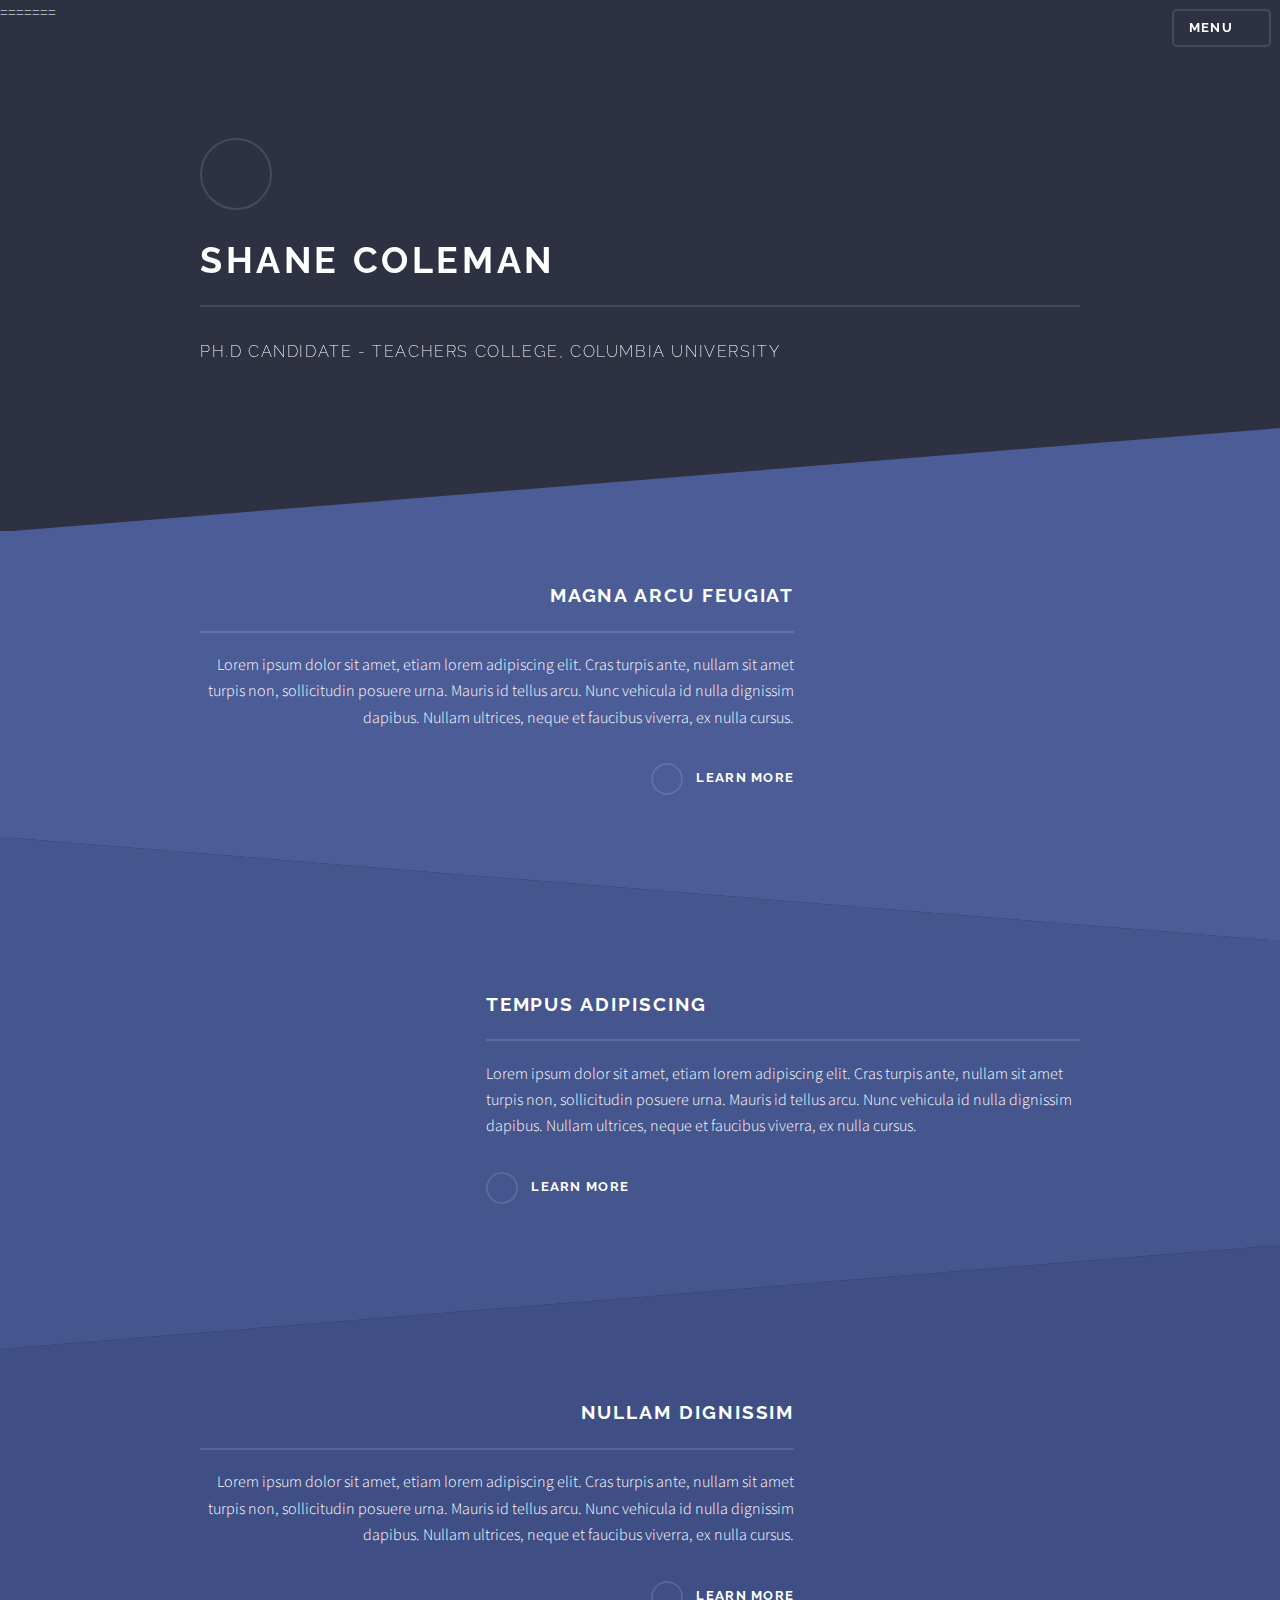
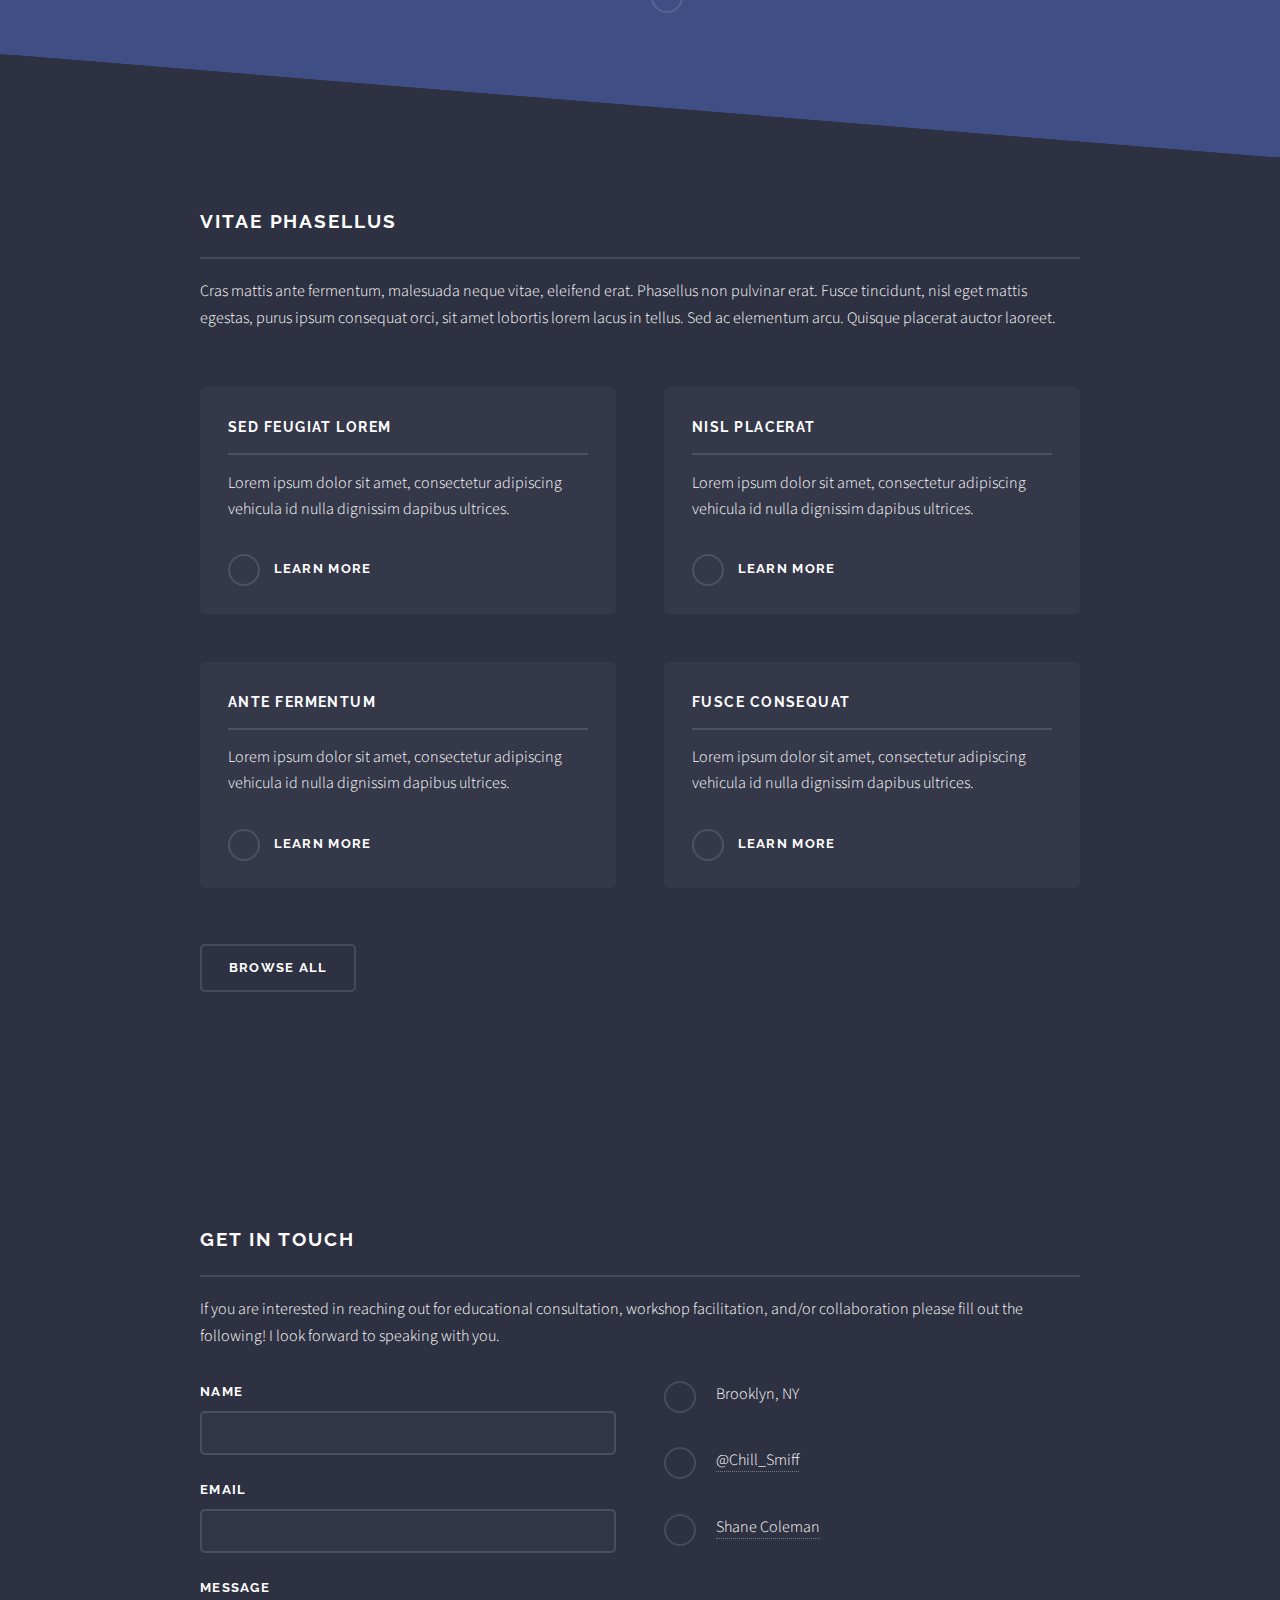
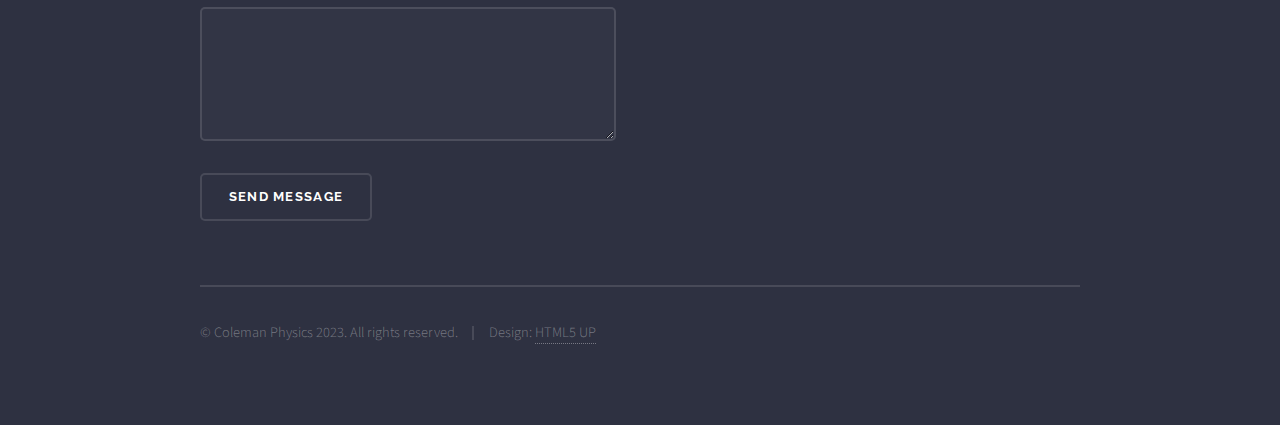
==== commit 8ce3f1cd: "Update index.html" ====
--- a/index.html
+++ b/index.html
@@ -25,6 +25,21 @@
 						</nav>
 					</header>
 
+				<!-- Menu -->
+					<nav id="menu">
+						<div class="inner">
+							<h2>Menu</h2>
+							<ul class="links">
+								<li><a href="index.html">Home</a></li>
+								<li><a href="generic.html">About Me</a></li>
+								<li><a href="resume.html">Resume</a></li>
+								<li><a href="#">Log In</a></li>
+								<li><a href="#">Sign Up</a></li>
+							</ul>
+							<a href="#" class="close">Close</a>
+						</div>
+					</nav>
+=======
 				<!-- Menu -->
 					<nav id="menu">
 						<div class="inner">
@@ -176,4 +191,4 @@
 			<script src="assets/js/main.js"></script>
 
 	</body>
-</html>+</html>
--- a/assets/css/main.css
+++ b/assets/css/main.css
@@ -1,10 +1,10 @@
 @import url(fontawesome-all.min.css);
 @import url("https://fonts.googleapis.com/css?family=Raleway:200,700|Source+Sans+Pro:300,600,300italic,600italic");
 
-/*
-	Solid State by HTML5 UP
-	html5up.net | @ajlkn
-	Free for personal and commercial use under the CCA 3.0 license (html5up.net/license)
+/*
+	Solid State by HTML5 UP
+	html5up.net | @ajlkn
+	Free for personal and commercial use under the CCA 3.0 license (html5up.net/license)
 */
 
 html, body, div, span, applet, object,
--- a/assets/css/noscript.css
+++ b/assets/css/noscript.css
@@ -1,7 +1,7 @@
-/*
-	Solid State by HTML5 UP
-	html5up.net | @ajlkn
-	Free for personal and commercial use under the CCA 3.0 license (html5up.net/license)
+/*
+	Solid State by HTML5 UP
+	html5up.net | @ajlkn
+	Free for personal and commercial use under the CCA 3.0 license (html5up.net/license)
 */
 
 /* Banner */
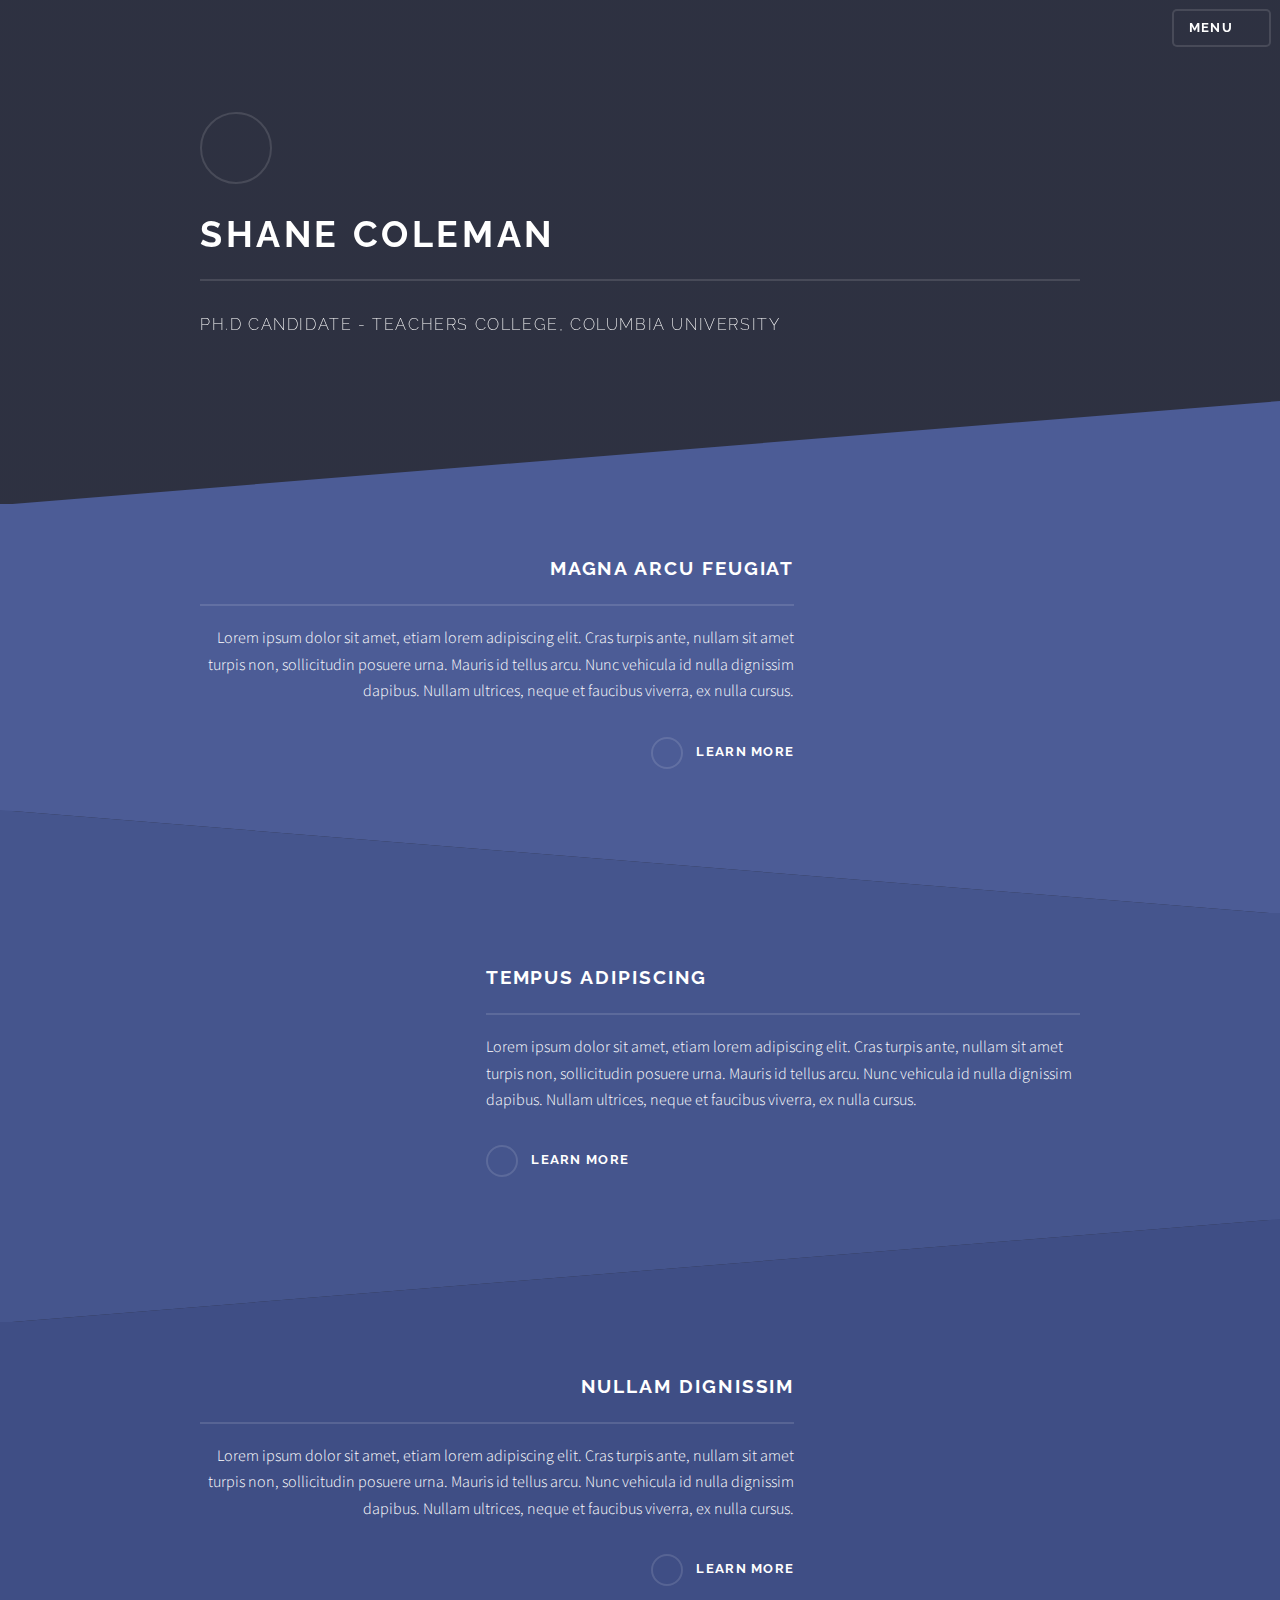
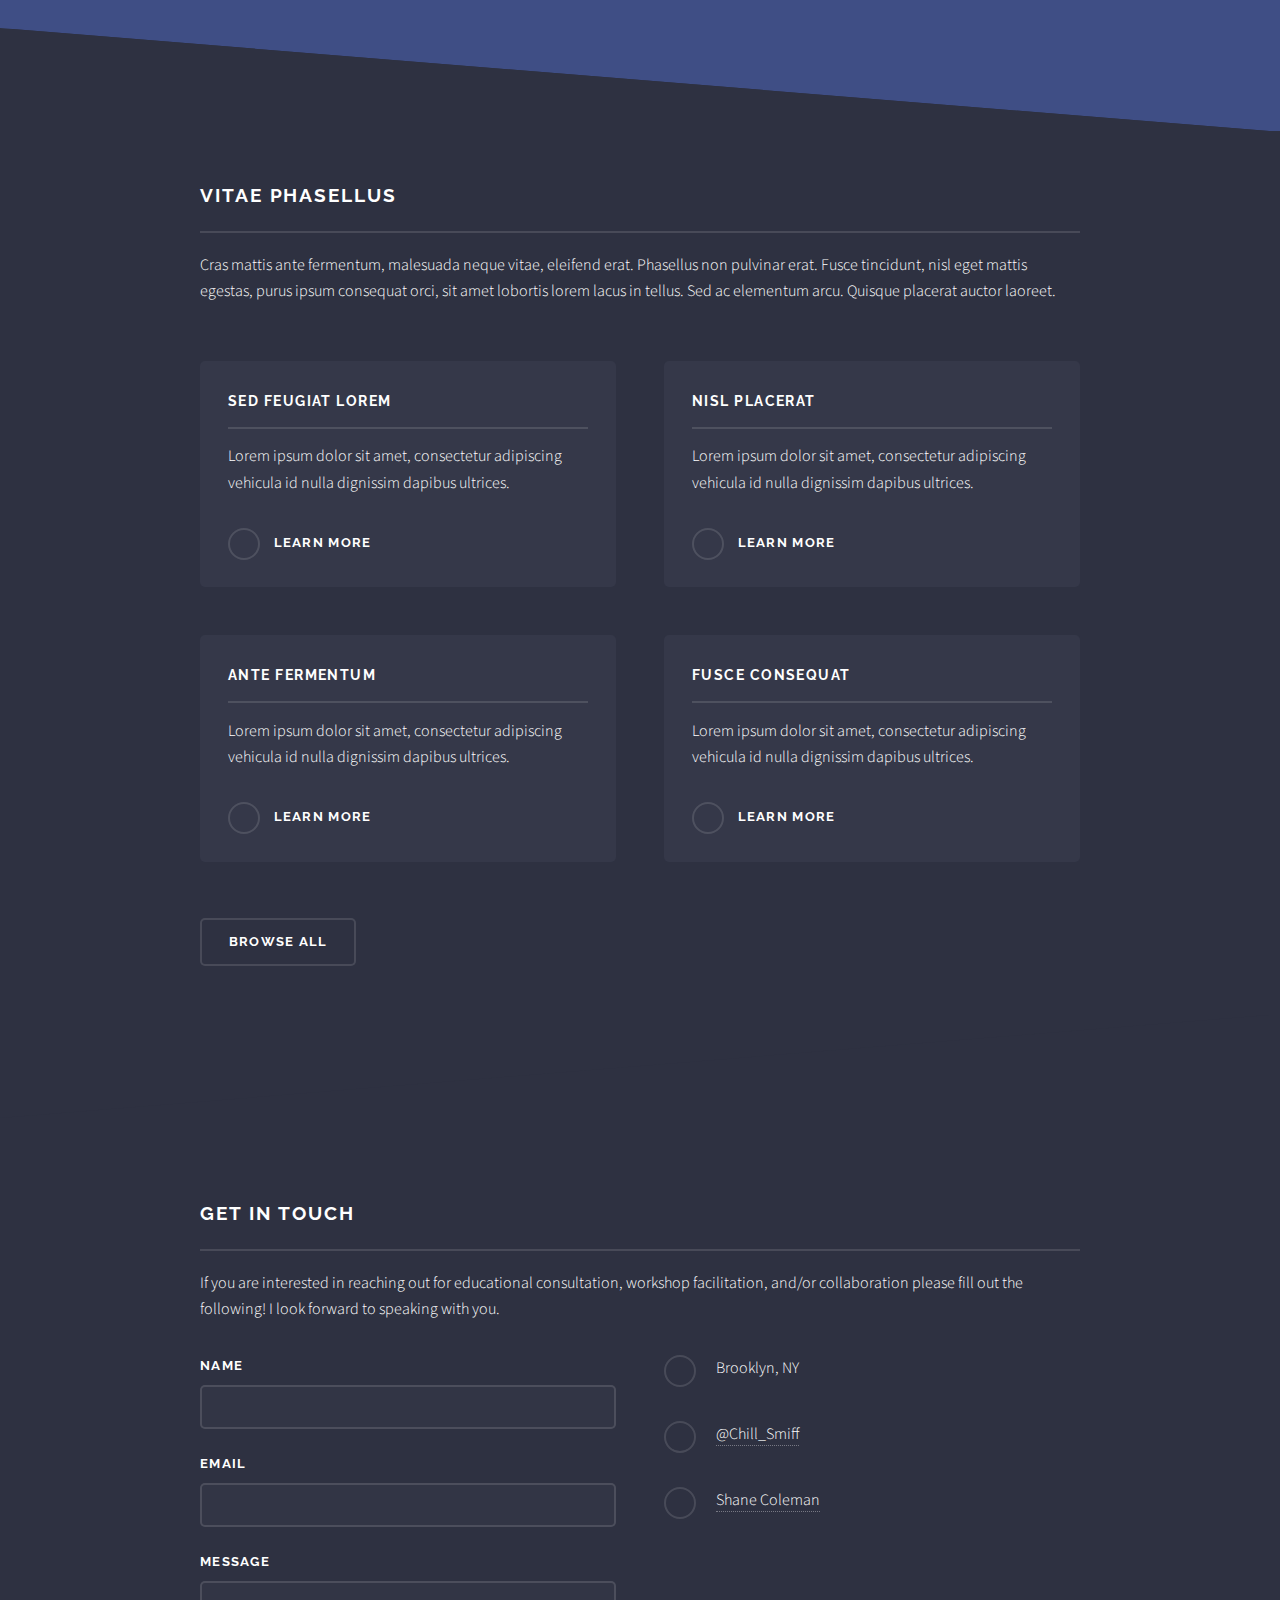
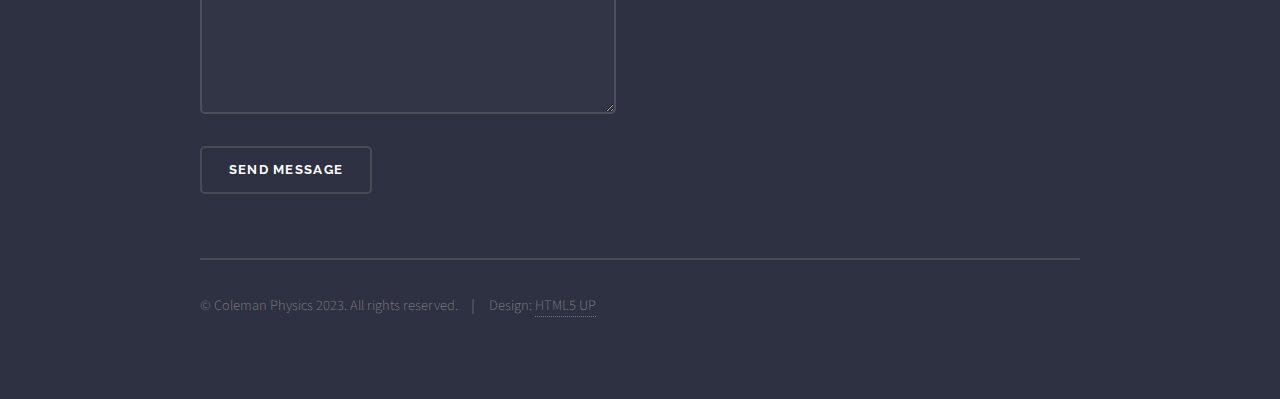
==== commit cc5452be: "Update index.html" ====
--- a/index.html
+++ b/index.html
@@ -6,7 +6,7 @@
 -->
 <html>
 	<head>
-		<title>Solid State by HTML5 UP</title>
+		<title>Shane Coleman | ABD Ph.D Candidate</title>
 		<meta charset="utf-8" />
 		<meta name="viewport" content="width=device-width, initial-scale=1, user-scalable=no" />
 		<link rel="stylesheet" href="assets/css/main.css" />
@@ -39,7 +39,7 @@
 							<a href="#" class="close">Close</a>
 						</div>
 					</nav>
-=======
+
 				<!-- Menu -->
 					<nav id="menu">
 						<div class="inner">
